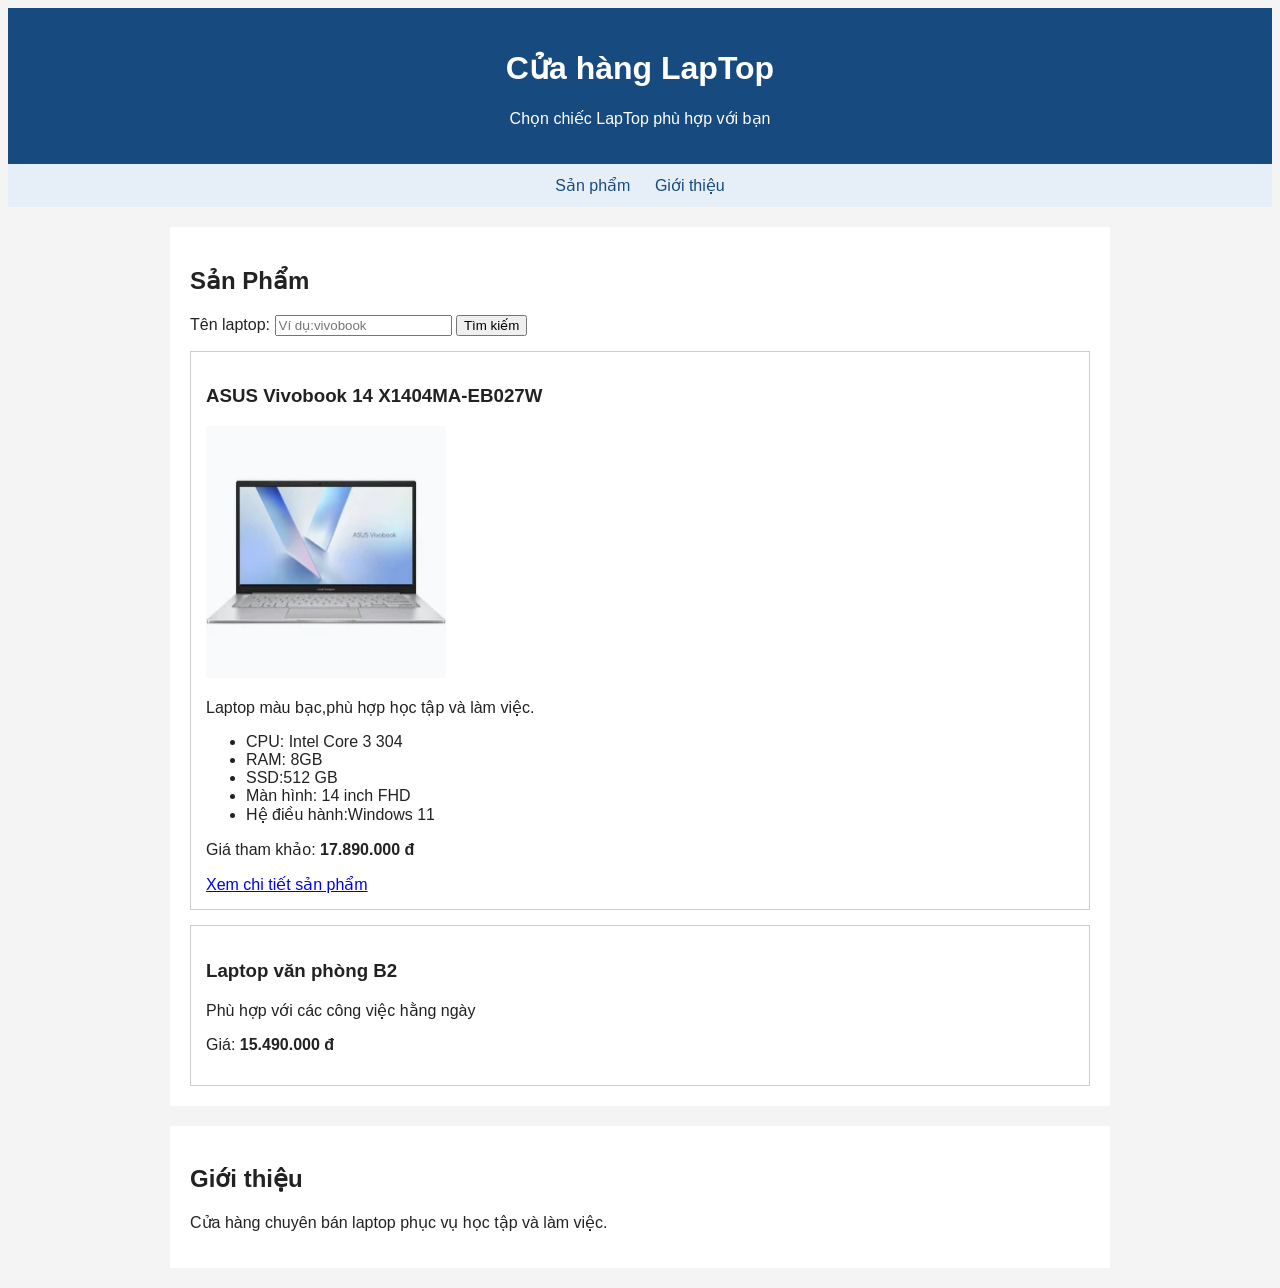
==== index.html @ a5d3e300 "Add laptop shop code and image assets" ====
<!DOCTYPE html>
<html lang="vi">
<head>
    <meta charset="UTF-8">
    <meta name="viewport" content="width=device-width, initial-scale=1.0">
    <title>LapTop Shop</title>
    <link rel="stylesheet" href="style.css">
</head>
<body>
    <header><!--Phần đầu trang-->
        <h1>Cửa hàng LapTop</h1>
        <p>Chọn chiếc LapTop phù hợp với bạn</p>
    </header>
    <nav>
        <a href="#san-pham"> Sản phẩm</a>
        <a href="#gioi-thieu">Giới thiệu</a>
    </nav>
    <main>
        <section id="san-pham">
            <h2>Sản Phẩm</h2>
            <form id="tim-kiem">
                <label for="ten-laptop">Tên laptop:</label>
                <input type="search"
                       id="ten-laptop"
                       placeholder="Ví dụ:vivobook">
                <button type="submit">Tìm kiếm</button>
            </form>
            <article>
                <h3> ASUS Vivobook 14 X1404MA-EB027W</h3>
                <img src="images/vivobook14.jpn.webp"
                     alt="Ảnh minh họa ASUS Vivobook 14 màu bạc"
                     width="240">
                <p>Laptop màu bạc,phù hợp học tập và làm việc.</p>
                <ul>
                    <li>CPU: Intel Core 3 304</li>
                    <li>RAM: 8GB</li>
                    <li>SSD:512 GB</li>
                    <li>Màn hình: 14 inch FHD</li>
                    <li>Hệ điều hành:Windows 11</li>
                </ul>
                <p>Giá tham khảo: <strong>17.890.000 đ</strong></p>
                <a href="chi-tiet.html">Xem chi tiết sản phẩm</a>
            </article>
            <article>
                <h3>Laptop văn phòng B2</h3>
                <p>Phù hợp với các công việc hằng ngày</p>
                <p>Giá: <strong>15.490.000 đ</strong></p>
            </article>
        </section>
        <section id="gioi-thieu">
            <h2>Giới thiệu</h2>
            <p>Cửa hàng chuyên bán laptop phục vụ học tập và làm việc.</p>
        </section>
    </main>
    <script src="script.js"></script>
</body>
</html>
---- style.css ----
body{
    font-family: Arial,sans-serif;
    background-color:#f4f4f4;
    color:#222222;
}
header{
    background-color: #174a7e;
    color:white;
    padding:20px;
    text-align:center;
}
nav{
    background-color:#e6eef7;
    padding:12px;
    text-align:center;
}
nav a{
    color:#174a7e;
    text-decoration:none;
    margin:0 10px;
}
section{
    background-color:white;
    padding:20px;
    margin:20px auto;
    max-width:900px;
}
article{
    border: 1px solid #cccccc;
    padding:15px;
    margin-top:15px;
}
/*CSS Phần Chi tiết sản phẩm*/
table{
    width:100%;
    border-collapse:collapse;
}
th,td{
    border:1px solid #dddddd;
    padding: 10px;
    text-align:left;
}
th{
    width:30%;
    background-color: #f1f1f1;
}
/*CSS Phần Chi tiết sản phẩm*/
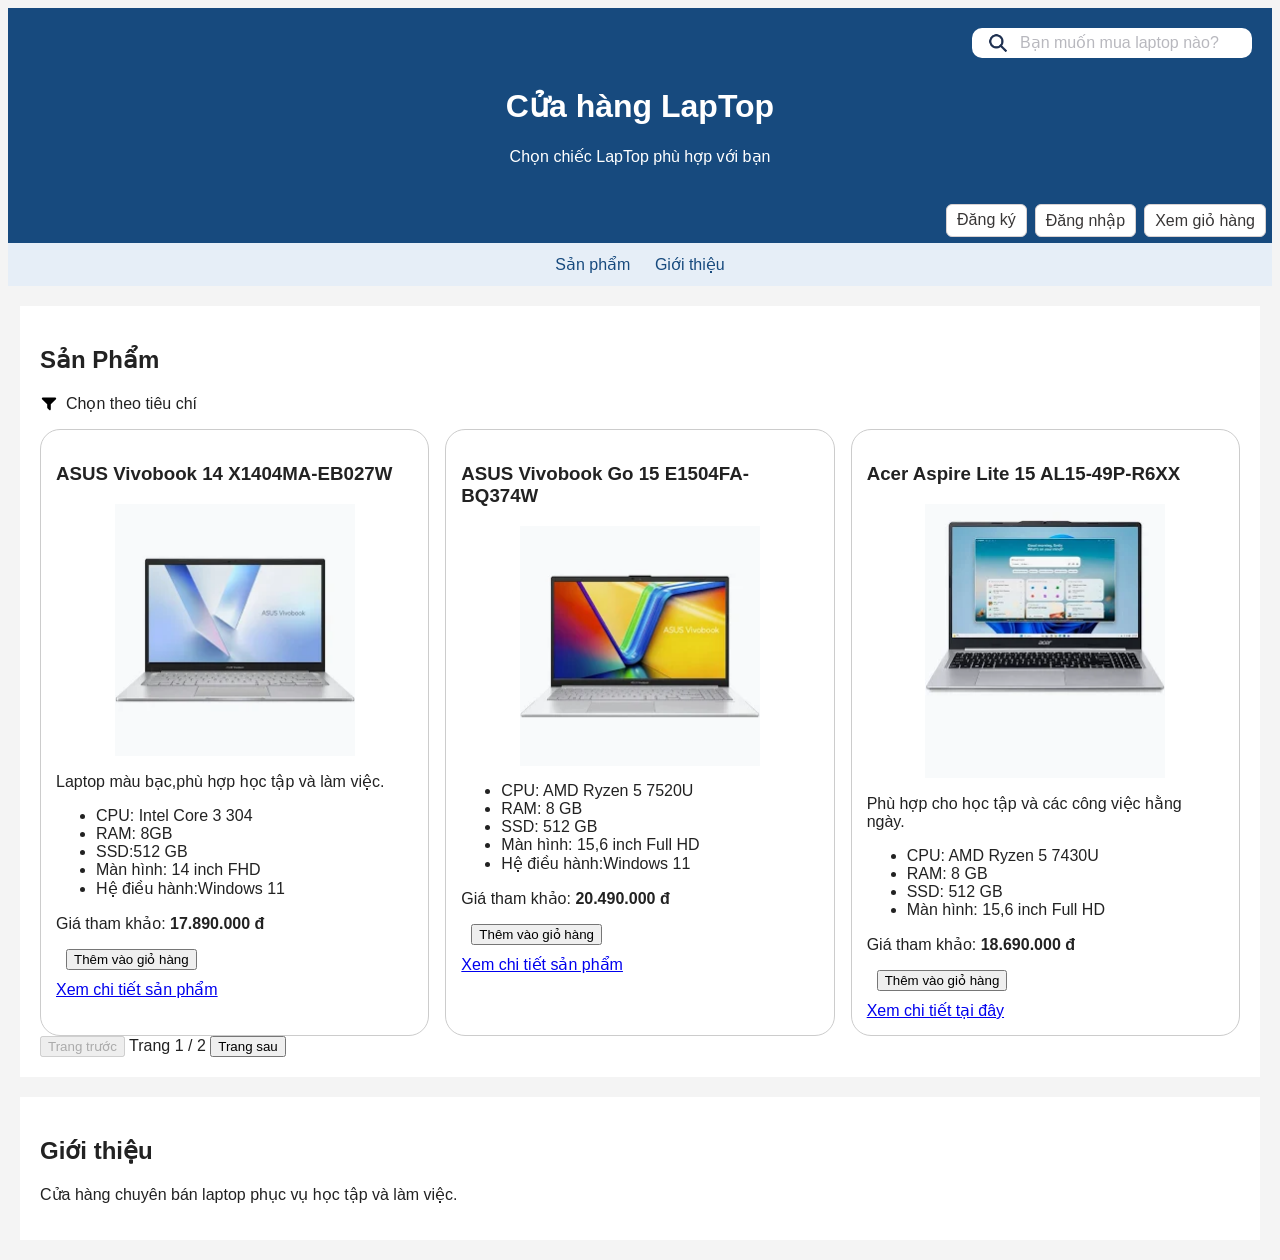
==== commit 0b692274: "Add laptop catalog, filters, and detail pages" ====
--- a/index.html
+++ b/index.html
@@ -1,5 +1,6 @@
 <!DOCTYPE html>
 <html lang="vi">
+
 <head>
     <meta charset="UTF-8">
     <meta name="viewport" content="width=device-width, initial-scale=1.0">
@@ -8,8 +9,24 @@
 </head>
 <body>
     <header><!--Phần đầu trang-->
-        <h1>Cửa hàng LapTop</h1>
-        <p>Chọn chiếc LapTop phù hợp với bạn</p>
+        <div class="tim-kiem-dau-trang">
+            <div id="tk2" class="o-tim-kiem">
+                <button type="submit" form="tim-kiem" aria-label="Tìm kiếm">
+                    <img src="images/magnifying-glass-solid.png" alt="">
+                </button>
+                <input type="search" id="ten-laptop" form="tim-kiem" aria-label="Tên laptop"
+                    placeholder="Bạn muốn mua laptop nào?">
+            </div>
+        </div>
+        <div>
+            <h1>Cửa hàng LapTop</h1>
+            <p>Chọn chiếc LapTop phù hợp với bạn</p>
+        </div>
+        <div class="lien-ket-header">
+            <a href="dang-ky.html">Đăng ký</a>
+            <a href="dang-nhap.html">Đăng nhập</a>
+            <a href="gio-hang.html">Xem giỏ hàng</a>
+        </div>
     </header>
     <nav>
         <a href="#san-pham"> Sản phẩm</a>
@@ -19,33 +36,136 @@
         <section id="san-pham">
             <h2>Sản Phẩm</h2>
             <form id="tim-kiem">
-                <label for="ten-laptop">Tên laptop:</label>
-                <input type="search"
-                       id="ten-laptop"
-                       placeholder="Ví dụ:vivobook">
-                <button type="submit">Tìm kiếm</button>
+                <details>
+                    <summary>
+                        <img src="images/filter-solid-full.svg" alt="">
+                        Chọn theo tiêu chí
+                    </summary>
+                    <label for="loai-laptop">Loại laptop:</label>
+                    <select id="loai-laptop">
+                        <option value="">Tất cả loại</option>
+                        <option value="hoc-tap">Học tập</option>
+                        <option value="van-phong">Văn phòng</option>
+                    </select>
+                    <label for="gia-tu">Giá từ đ:</label>
+                    <input type="number" id="gia-tu" placeholder="Ví dụ: 15000000" min="0">
+                    <label for="gia-den">Giá đến đ:</label>
+                    <input type="number" id="gia-den" placeholder="Ví dụ:20000000" min="0">
+                    <button class="timkiem1" type="submit">Tìm kiếm</button>
+                    <button class="timkiem1" type="button" id="xoa-bo-loc">Xoá bộ lọc</button>
+                </details>
             </form>
-            <article>
-                <h3> ASUS Vivobook 14 X1404MA-EB027W</h3>
-                <img src="images/vivobook14.jpn.webp"
-                     alt="Ảnh minh họa ASUS Vivobook 14 màu bạc"
-                     width="240">
-                <p>Laptop màu bạc,phù hợp học tập và làm việc.</p>
-                <ul>
-                    <li>CPU: Intel Core 3 304</li>
-                    <li>RAM: 8GB</li>
-                    <li>SSD:512 GB</li>
-                    <li>Màn hình: 14 inch FHD</li>
-                    <li>Hệ điều hành:Windows 11</li>
-                </ul>
-                <p>Giá tham khảo: <strong>17.890.000 đ</strong></p>
-                <a href="chi-tiet.html">Xem chi tiết sản phẩm</a>
-            </article>
-            <article>
-                <h3>Laptop văn phòng B2</h3>
-                <p>Phù hợp với các công việc hằng ngày</p>
-                <p>Giá: <strong>15.490.000 đ</strong></p>
-            </article>
+            <p id="khong-tim-thay" hidden>Không tìm thấy laptop phù hợp</p>
+            <div id="danh-sach-san-pham">
+                <article data-loai="hoc-tap" data-gia="17890000">
+                    <h3> ASUS Vivobook 14 X1404MA-EB027W</h3>
+                    <img src="images/vivobook14.jpn.webp" alt="Ảnh minh họa ASUS Vivobook 14 màu bạc" width="240">
+                    <p>Laptop màu bạc,phù hợp học tập và làm việc.</p>
+                    <ul>
+                        <li>CPU: Intel Core 3 304</li>
+                        <li>RAM: 8GB</li>
+                        <li>SSD:512 GB</li>
+                        <li>Màn hình: 14 inch FHD</li>
+                        <li>Hệ điều hành:Windows 11</li>
+                    </ul>
+                    <p>Giá tham khảo: <strong>17.890.000 đ</strong></p>
+                    <div style="margin:10px"><button type="button" class="them-vao-gio" data-ma="X1404MA-EB027W">
+                            Thêm vào giỏ hàng
+                        </button></div>
+                    <a href="chi-tiet.html">Xem chi tiết sản phẩm</a>
+                </article>
+                <article data-loai="van-phong" data-gia="20490000">
+                    <h3>ASUS Vivobook Go 15 E1504FA-BQ374W</h3>
+                    <img src="images/vivobook-go-15.webp" alt="Laptop ASUS Vivobook Go 15 E1504FA-BQ374W" width="240">
+                    <ul>
+                        <li>CPU: AMD Ryzen 5 7520U</li>
+                        <li>RAM: 8 GB</li>
+                        <li>SSD: 512 GB</li>
+                        <li>Màn hình: 15,6 inch Full HD</li>
+                        <li>Hệ điều hành:Windows 11</li>
+                    </ul>
+                    <p>Giá tham khảo: <strong>20.490.000 đ</strong></p>
+                    <div style="margin:10px"><button type="button" class="them-vao-gio" data-ma="E1504FA-BQ374W">
+                            Thêm vào giỏ hàng
+                        </button></div>
+                    <a href="chi-tiet-go-15.html">Xem chi tiết sản phẩm</a>
+                </article>
+                <article data-loai="hoc-tap" data-gia="18690000">
+                    <h3>Acer Aspire Lite 15 AL15-49P-R6XX</h3>
+                    <img src="images/acer-aspire-lite-15.webp" alt="Laptop Acer Aspire Lite 15" width="240">
+                    <p>Phù hợp cho học tập và các công việc hằng ngày.</p>
+                    <ul>
+                        <li>CPU: AMD Ryzen 5 7430U</li>
+                        <li>RAM: 8 GB</li>
+                        <li>SSD: 512 GB</li>
+                        <li>Màn hình: 15,6 inch Full HD</li>
+                    </ul>
+                    <p>Giá tham khảo: <strong>18.690.000 đ</strong></p>
+                    <div style="margin:10px">
+                        <button type="button" class="them-vao-gio" data-ma="NX.DRZSV.002"> Thêm vào giỏ hàng</button>
+                    </div>
+                    <a href="Acer-Aspire-Lite-15.html">Xem chi tiết tại đây</a>
+                </article>
+                <article data-loai="van-phong" data-gia="19190000">
+                    <h3>MSI Modern 15 F13MG (667VN_16GB)</h3>
+                    <img src="images/msi-modern-15.jpg" alt="Laptop MSI Modern 15 màu bạc" width="240">
+                    <p>Phù hợp cho công việc văn phòng và sử dụng hằng ngày.</p>
+                    <ul>
+                        <li>CPU: Intel Core i5-1334U</li>
+                        <li>RAM: 16 GB</li>
+                        <li>SSD: 512 GB</li>
+                        <li>Màn hình: 15,6 inch Full HD</li>
+                    </ul>
+                    <p>Giá tham khảo: <strong>19.190.000 đ</strong></p>
+                    <div style="margin:10px">
+                        <button type="button" class="them-vao-gio" data-ma="667VN_16GB">
+                            Thêm vào giỏ hàng
+                        </button>
+                    </div>
+                    <a href="MSI-Modern-15.html">Xem chi tiết tại đây</a>
+                </article>
+                <article data-loai="hoc-tap" data-gia="21990000">
+                    <h3>HP 15 fc0023AU (D0BH1PA)</h3>
+                    <img src="images/hp-15-fc0023au.jpg" alt="Laptop HP 15 fc0023AU" width="240">
+                    <p>Phù hợp cho học tập và các công việc hằng ngày.</p>
+                    <ul>
+                        <li>CPU: AMD Ryzen 5 7520U</li>
+                        <li>RAM: 16 GB</li>
+                        <li>SSD: 512 GB</li>
+                        <li>Màn hình: 15,6 inch Full HD</li>
+                    </ul>
+                    <p>Giá tham khảo: <strong>21.990.000 đ</strong></p>
+                    <div style="margin:10px">
+                        <button type="button" class="them-vao-gio" data-ma="D0BH1PA">
+                            Thêm vào giỏ hàng
+                        </button>
+                    </div>
+                    <a href="chi-tiet-hp.html">Xem chi tiết sản phẩm</a>
+                </article>
+                <article data-loai="van-phong" data-gia="23390000">
+                    <h3>Dell 15 DC15250 (71092479)</h3>
+                    <img src="images/dell-15-dc15250.jpg" alt="Laptop Dell 15 DC15250 màu bạc" width="240">
+                    <p>Phù hợp cho công việc văn phòng và sử dụng hằng ngày.</p>
+                    <ul>
+                        <li>CPU: Intel Core i5-1334U</li>
+                        <li>RAM: 16 GB</li>
+                        <li>SSD: 512 GB</li>
+                        <li>Màn hình: 15,6 inch Full HD</li>
+                    </ul>
+                    <p>Giá tham khảo: <strong>23.390.000 đ</strong></p>
+                    <div style="margin:10px">
+                        <button type="button" class="them-vao-gio" data-ma="71092479">
+                            Thêm vào giỏ hàng
+                        </button>
+                    </div>
+                    <a href="chi-tiet-dell.html">Xem chi tiết sản phẩm</a>
+                </article>
+            </div>
+            <div id="phan-trang">
+                <button type="button" id="trang-truoc">Trang trước</button>
+                <span id="so-trang">Trang 1</span>
+                <button type="button" id="trang-sau">Trang sau</button>
+            </div>
         </section>
         <section id="gioi-thieu">
             <h2>Giới thiệu</h2>
@@ -54,4 +174,5 @@
     </main>
     <script src="script.js"></script>
 </body>
+
 </html>
--- a/style.css
+++ b/style.css
@@ -1,48 +1,237 @@
-body{
-    font-family: Arial,sans-serif;
-    background-color:#f4f4f4;
-    color:#222222;
-}
-header{
+body {
+    font-family: Arial, sans-serif;
+    background-color: #f4f4f4;
+    color: #222222;
+}
+
+header {
+    display: flex;
+    flex-direction: column;
+    align-items: stretch;
+    gap: 8px;
     background-color: #174a7e;
-    color:white;
-    padding:20px;
-    text-align:center;
-}
-nav{
-    background-color:#e6eef7;
-    padding:12px;
-    text-align:center;
-}
-nav a{
-    color:#174a7e;
-    text-decoration:none;
-    margin:0 10px;
-}
-section{
-    background-color:white;
-    padding:20px;
-    margin:20px auto;
-    max-width:900px;
-}
-article{
+    color: white;
+    padding: 20px;
+    text-align: center;
+}
+
+.tim-kiem-dau-trang {
+    display: flex;
+    align-items: flex-end;
+    flex-wrap: wrap;
+    gap: 4px;
+    justify-content: flex-end;
+}
+
+.tim-kiem-dau-trang input,
+.tim-kiem-dau-trang select {
+    box-sizing: border-box;
+    padding: 4px 6px;
+}
+
+.tim-kiem-dau-trang input {
+    width: 150px;
+}
+
+.tim-kiem-dau-trang select {
+    width: 120px;
+}
+
+.tim-kiem-dau-trang button {
+    padding: 4px 8px;
+}
+
+nav {
+    background-color: #e6eef7;
+    padding: 12px;
+    text-align: center;
+}
+
+nav a {
+    color: #174a7e;
+    text-decoration: none;
+    margin: 0 10px;
+}
+
+section {
+    background-color: white;
+    padding: 20px;
+    margin: 20px auto;
+    max-width: 1200px;
+}
+
+article {
     border: 1px solid #cccccc;
-    padding:15px;
-    margin-top:15px;
-}
+    padding: 15px;
+    margin-top: 15px;
+    border-radius: 20px;
+}
+
+img {
+    max-width: 100%;
+    height: auto;
+}
+
+#tim-kiem {
+    margin-bottom: 16px;
+}
+
+#tim-kiem label {
+    display: block;
+    margin-top: 10px;
+    margin-bottom: 4px;
+}
+
+#tim-kiem input,
+#tim-kiem select {
+    display: block;
+    width: 100%;
+    max-width: 320px;
+    box-sizing: border-box;
+    padding: 8px;
+}
+
+#tim-kiem button {
+    margin-top: 12px;
+}
+
+#danh-sach-san-pham {
+    display: flex;
+    flex-wrap: wrap;
+    gap: 16px;
+}
+
+#danh-sach-san-pham article {
+    box-sizing: border-box;
+    width: 280px;
+    flex-grow: 1;
+    min-width: 0;
+    margin-top: 0; 
+    transition: background-color 0.2s, box-shadow 0.2s;
+}
+
+#danh-sach-san-pham article:hover {
+    background-color: #89bff4;
+    box-shadow:  4px 4px 6px #104e8b;
+}
+
+#danh-sach-san-pham article img {
+    display: block;
+    margin-left: auto;
+    margin-right: auto;
+}
+
 /*CSS Phần Chi tiết sản phẩm*/
-table{
-    width:100%;
-    border-collapse:collapse;
-}
-th,td{
-    border:1px solid #dddddd;
+table {
+    width: 100%;
+    border-collapse: collapse;
+}
+
+th,
+td {
+    border: 1px solid #dddddd;
     padding: 10px;
-    text-align:left;
-}
-th{
-    width:30%;
+    text-align: left;
+}
+
+th {
+    width: 30%;
     background-color: #f1f1f1;
 }
+
+.bang-cuon {
+    overflow-x: auto;
+}
+
+.bang-cuon table {
+    min-width: 600px;
+}
+
 /*CSS Phần Chi tiết sản phẩm*/
-
+.o-tim-kiem {
+    display: flex;
+    align-items: center;
+    width: 280px;
+    max-width: 100%;
+    height: 30px;
+    padding: 0 12px;
+    background-color: white;
+    border-radius: 10px;
+    box-sizing: border-box;
+}
+
+/* Nút kính lúp nằm bên trong ô tìm kiếm */
+.o-tim-kiem button {
+    display: flex;
+    align-items: center;
+    justify-content: center;
+    flex-shrink: 0;
+    width: 28px;
+    height: 28px;
+    border: none;
+    background: none;
+    padding: 0;
+    margin-right: 8px;
+    cursor: pointer;
+}
+
+.o-tim-kiem button img {
+    display: block;
+    width: 22px;
+    height: 22px;
+}
+
+.o-tim-kiem input {
+    flex: 1;
+    min-width: 0;
+    width: auto;
+    border: none;
+    background: none;
+    padding: 0;
+    font-size: 16px;
+}
+
+.o-tim-kiem input::placeholder {
+    color: #b8b8be;
+}
+
+/* Biểu tượng của mục lọc theo tiêu chí */
+#tim-kiem summary {
+    display: flex;
+    align-items: center;
+    gap: 8px;
+    list-style: none;
+    cursor: pointer;
+}
+
+#tim-kiem summary::-webkit-details-marker {
+    display: none;
+}
+
+#tim-kiem summary img {
+    width: 18px;
+    height: 18px;
+}
+
+.timkiem1 {
+    border-radius: 5px;
+}
+
+.lien-ket-header {
+    display: flex;
+    justify-content: flex-end;
+    flex-wrap: wrap;
+    gap: 8px;
+    position: relative;
+    left: 14px;
+    top: 14px;
+}
+
+.lien-ket-header a {
+    color: rgb(56, 54, 54);
+    text-decoration: none;
+    border: 1px solid rgb(216, 209, 209);
+    border-radius: 6px;
+    padding: 6px 10px;
+    background-color: white;
+}
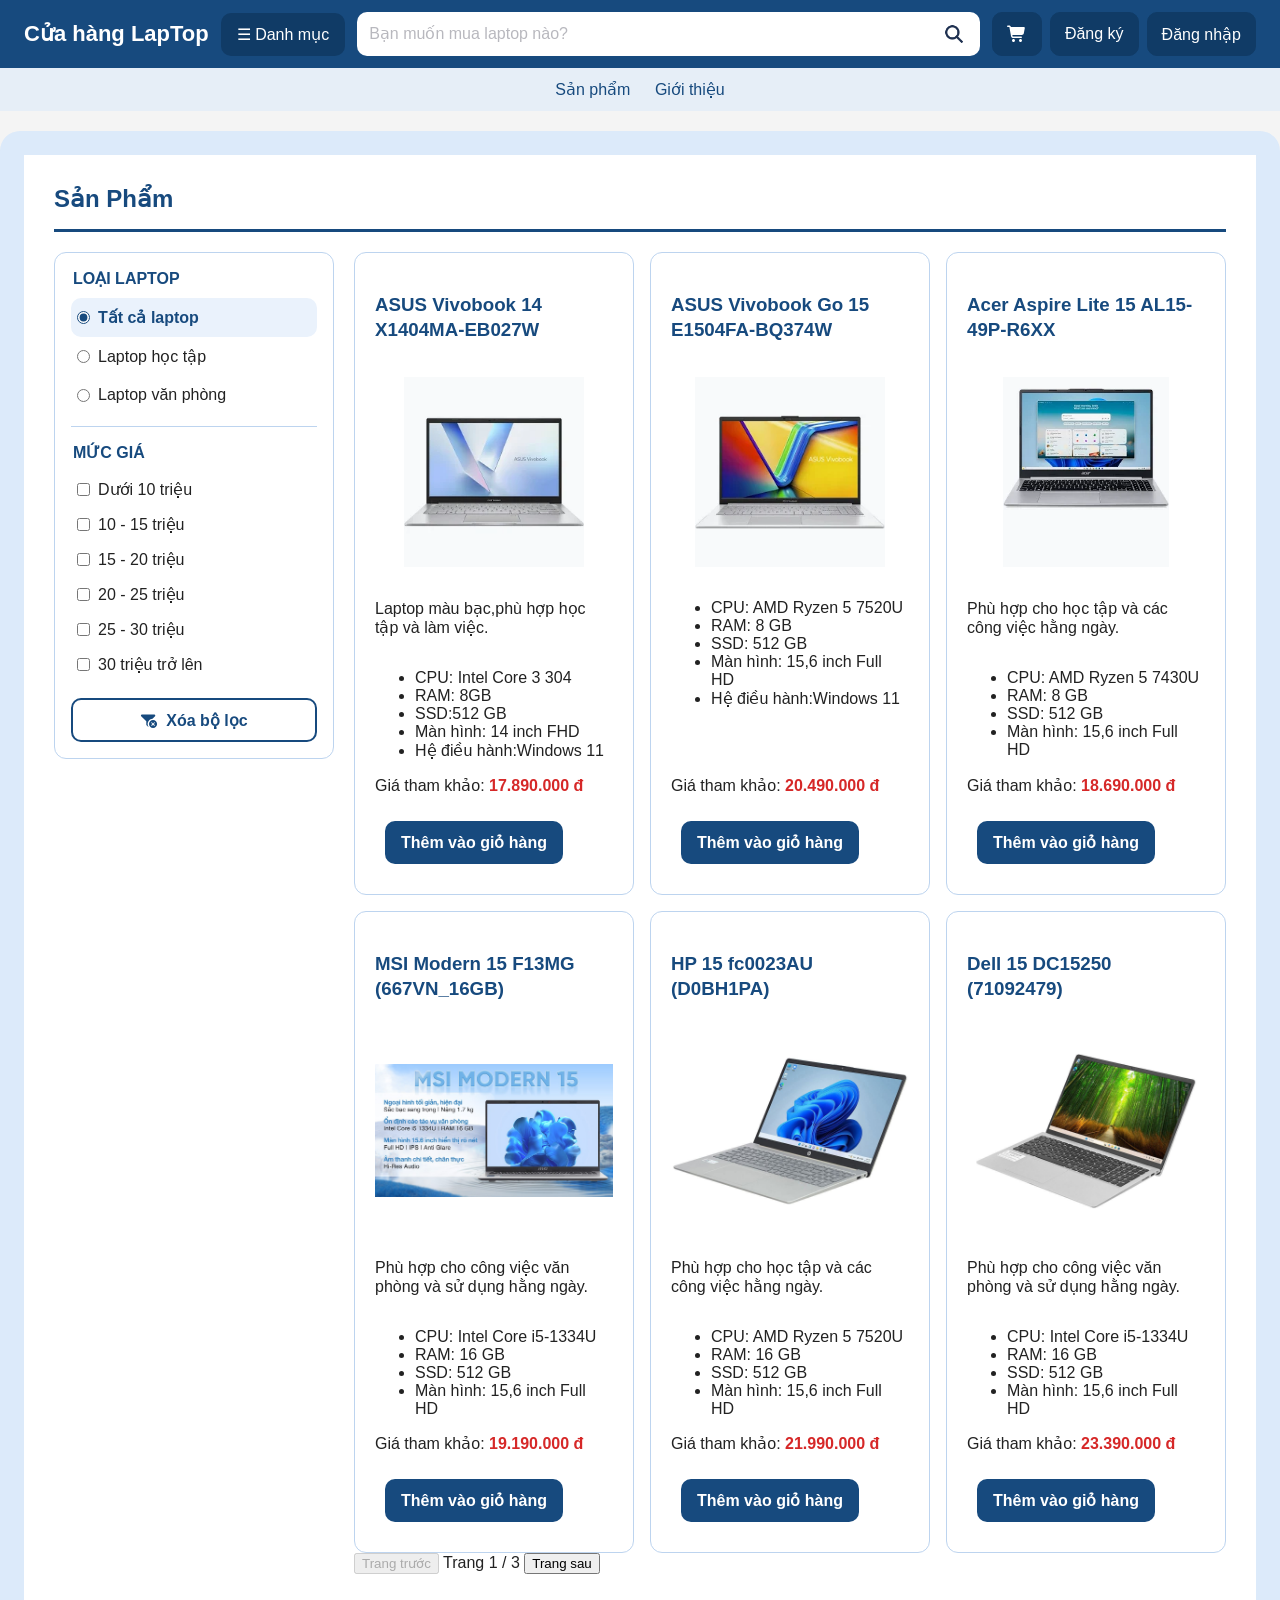
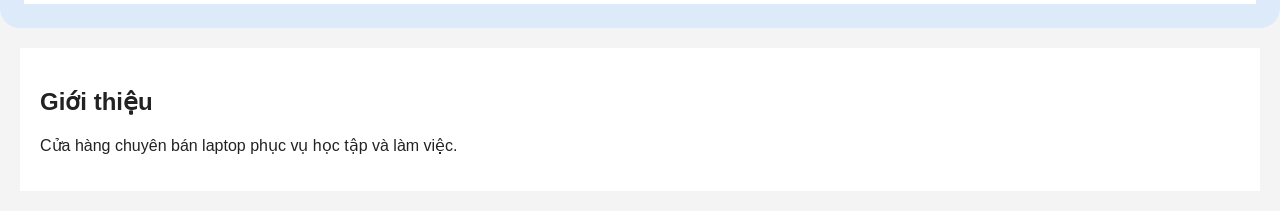
==== commit 2f7bb464: "Update laptop catalog, search, and product details" ====
--- a/index.html
+++ b/index.html
@@ -7,26 +7,33 @@
     <title>LapTop Shop</title>
     <link rel="stylesheet" href="style.css">
 </head>
+
 <body>
     <header><!--Phần đầu trang-->
+
+        <div class="tenCuaHang">
+            <h1>Cửa hàng LapTop</h1>
+        </div>
+        <a class="danh-muc" href="#tim-kiem">☰ Danh mục</a>
+
         <div class="tim-kiem-dau-trang">
             <div id="tk2" class="o-tim-kiem">
+                <input type="search" id="ten-laptop" form="tim-kiem" aria-label="Tên laptop"
+                    placeholder="Bạn muốn mua laptop nào?">
                 <button type="submit" form="tim-kiem" aria-label="Tìm kiếm">
                     <img src="images/magnifying-glass-solid.png" alt="">
                 </button>
-                <input type="search" id="ten-laptop" form="tim-kiem" aria-label="Tên laptop"
-                    placeholder="Bạn muốn mua laptop nào?">
             </div>
         </div>
-        <div>
-            <h1>Cửa hàng LapTop</h1>
-            <p>Chọn chiếc LapTop phù hợp với bạn</p>
+
+        <div class="lien-ket-header">
+            <a id="icon-gio-hang" href="gio-hang.html">
+                <img src="images/cart-shopping-solid-full.svg" alt="">
+            </a>
+            <a id="nut-dang-ky" href="#dang-ky">Đăng ký</a>
+            <a id="nut-dang-nhap" href="#dang-nhap">Đăng nhập</a>
         </div>
-        <div class="lien-ket-header">
-            <a href="dang-ky.html">Đăng ký</a>
-            <a href="dang-nhap.html">Đăng nhập</a>
-            <a href="gio-hang.html">Xem giỏ hàng</a>
-        </div>
+
     </header>
     <nav>
         <a href="#san-pham"> Sản phẩm</a>
@@ -36,143 +43,1835 @@
         <section id="san-pham">
             <h2>Sản Phẩm</h2>
             <form id="tim-kiem">
-                <details>
-                    <summary>
-                        <img src="images/filter-solid-full.svg" alt="">
-                        Chọn theo tiêu chí
-                    </summary>
-                    <label for="loai-laptop">Loại laptop:</label>
-                    <select id="loai-laptop">
-                        <option value="">Tất cả loại</option>
-                        <option value="hoc-tap">Học tập</option>
-                        <option value="van-phong">Văn phòng</option>
-                    </select>
-                    <label for="gia-tu">Giá từ đ:</label>
-                    <input type="number" id="gia-tu" placeholder="Ví dụ: 15000000" min="0">
-                    <label for="gia-den">Giá đến đ:</label>
-                    <input type="number" id="gia-den" placeholder="Ví dụ:20000000" min="0">
-                    <button class="timkiem1" type="submit">Tìm kiếm</button>
-                    <button class="timkiem1" type="button" id="xoa-bo-loc">Xoá bộ lọc</button>
-                </details>
+                <fieldset class="nhom-loai-laptop">
+                    <legend>LOẠI LAPTOP</legend>
+
+                    <label class="lua-chon-loai">
+                        <input type="radio" name="loai-laptop" value="" checked>
+                        <span>Tất cả laptop</span>
+                    </label>
+
+                    <label class="lua-chon-loai">
+                        <input type="radio" name="loai-laptop" value="hoc-tap">
+                        <span>Laptop học tập</span>
+                    </label>
+
+                    <label class="lua-chon-loai">
+                        <input type="radio" name="loai-laptop" value="van-phong">
+                        <span>Laptop văn phòng</span>
+                    </label>
+                </fieldset>
+                <fieldset class="nhom-muc-gia">
+                    <legend>MỨC GIÁ</legend>
+
+                    <label class="lua-chon-gia">
+                        <input type="checkbox" name="muc-gia" data-tu="0" data-den="10000000">
+                        <span>Dưới 10 triệu</span>
+                    </label>
+
+                    <label class="lua-chon-gia">
+                        <input type="checkbox" name="muc-gia" data-tu="10000000" data-den="15000000">
+                        <span>10 - 15 triệu</span>
+                    </label>
+
+                    <label class="lua-chon-gia">
+                        <input type="checkbox" name="muc-gia" data-tu="15000000" data-den="20000000">
+                        <span>15 - 20 triệu</span>
+                    </label>
+
+                    <label class="lua-chon-gia">
+                        <input type="checkbox" name="muc-gia" data-tu="20000000" data-den="25000000">
+                        <span>20 - 25 triệu</span>
+                    </label>
+
+                    <label class="lua-chon-gia">
+                        <input type="checkbox" name="muc-gia" data-tu="25000000" data-den="30000000">
+                        <span>25 - 30 triệu</span>
+                    </label>
+
+                    <label class="lua-chon-gia">
+                        <input type="checkbox" name="muc-gia" data-tu="30000000">
+                        <span>30 triệu trở lên</span>
+                    </label>
+                </fieldset>
+                <button class="timkiem1" type="button" id="xoa-bo-loc"> 
+                    <img src="images/filter-circle-xmark-solid-full.svg" alt="">
+                    <span>Xóa bộ lọc</span>
+                </button>
             </form>
-            <p id="khong-tim-thay" hidden>Không tìm thấy laptop phù hợp</p>
-            <div id="danh-sach-san-pham">
-                <article data-loai="hoc-tap" data-gia="17890000">
-                    <h3> ASUS Vivobook 14 X1404MA-EB027W</h3>
-                    <img src="images/vivobook14.jpn.webp" alt="Ảnh minh họa ASUS Vivobook 14 màu bạc" width="240">
-                    <p>Laptop màu bạc,phù hợp học tập và làm việc.</p>
-                    <ul>
-                        <li>CPU: Intel Core 3 304</li>
-                        <li>RAM: 8GB</li>
-                        <li>SSD:512 GB</li>
-                        <li>Màn hình: 14 inch FHD</li>
-                        <li>Hệ điều hành:Windows 11</li>
-                    </ul>
-                    <p>Giá tham khảo: <strong>17.890.000 đ</strong></p>
-                    <div style="margin:10px"><button type="button" class="them-vao-gio" data-ma="X1404MA-EB027W">
-                            Thêm vào giỏ hàng
-                        </button></div>
-                    <a href="chi-tiet.html">Xem chi tiết sản phẩm</a>
-                </article>
-                <article data-loai="van-phong" data-gia="20490000">
-                    <h3>ASUS Vivobook Go 15 E1504FA-BQ374W</h3>
-                    <img src="images/vivobook-go-15.webp" alt="Laptop ASUS Vivobook Go 15 E1504FA-BQ374W" width="240">
-                    <ul>
-                        <li>CPU: AMD Ryzen 5 7520U</li>
-                        <li>RAM: 8 GB</li>
-                        <li>SSD: 512 GB</li>
-                        <li>Màn hình: 15,6 inch Full HD</li>
-                        <li>Hệ điều hành:Windows 11</li>
-                    </ul>
-                    <p>Giá tham khảo: <strong>20.490.000 đ</strong></p>
-                    <div style="margin:10px"><button type="button" class="them-vao-gio" data-ma="E1504FA-BQ374W">
-                            Thêm vào giỏ hàng
-                        </button></div>
-                    <a href="chi-tiet-go-15.html">Xem chi tiết sản phẩm</a>
-                </article>
-                <article data-loai="hoc-tap" data-gia="18690000">
-                    <h3>Acer Aspire Lite 15 AL15-49P-R6XX</h3>
-                    <img src="images/acer-aspire-lite-15.webp" alt="Laptop Acer Aspire Lite 15" width="240">
-                    <p>Phù hợp cho học tập và các công việc hằng ngày.</p>
-                    <ul>
-                        <li>CPU: AMD Ryzen 5 7430U</li>
-                        <li>RAM: 8 GB</li>
-                        <li>SSD: 512 GB</li>
-                        <li>Màn hình: 15,6 inch Full HD</li>
-                    </ul>
-                    <p>Giá tham khảo: <strong>18.690.000 đ</strong></p>
-                    <div style="margin:10px">
-                        <button type="button" class="them-vao-gio" data-ma="NX.DRZSV.002"> Thêm vào giỏ hàng</button>
-                    </div>
-                    <a href="Acer-Aspire-Lite-15.html">Xem chi tiết tại đây</a>
-                </article>
-                <article data-loai="van-phong" data-gia="19190000">
-                    <h3>MSI Modern 15 F13MG (667VN_16GB)</h3>
-                    <img src="images/msi-modern-15.jpg" alt="Laptop MSI Modern 15 màu bạc" width="240">
-                    <p>Phù hợp cho công việc văn phòng và sử dụng hằng ngày.</p>
-                    <ul>
-                        <li>CPU: Intel Core i5-1334U</li>
-                        <li>RAM: 16 GB</li>
-                        <li>SSD: 512 GB</li>
-                        <li>Màn hình: 15,6 inch Full HD</li>
-                    </ul>
-                    <p>Giá tham khảo: <strong>19.190.000 đ</strong></p>
-                    <div style="margin:10px">
-                        <button type="button" class="them-vao-gio" data-ma="667VN_16GB">
-                            Thêm vào giỏ hàng
-                        </button>
-                    </div>
-                    <a href="MSI-Modern-15.html">Xem chi tiết tại đây</a>
-                </article>
-                <article data-loai="hoc-tap" data-gia="21990000">
-                    <h3>HP 15 fc0023AU (D0BH1PA)</h3>
-                    <img src="images/hp-15-fc0023au.jpg" alt="Laptop HP 15 fc0023AU" width="240">
-                    <p>Phù hợp cho học tập và các công việc hằng ngày.</p>
-                    <ul>
-                        <li>CPU: AMD Ryzen 5 7520U</li>
-                        <li>RAM: 16 GB</li>
-                        <li>SSD: 512 GB</li>
-                        <li>Màn hình: 15,6 inch Full HD</li>
-                    </ul>
-                    <p>Giá tham khảo: <strong>21.990.000 đ</strong></p>
-                    <div style="margin:10px">
-                        <button type="button" class="them-vao-gio" data-ma="D0BH1PA">
-                            Thêm vào giỏ hàng
-                        </button>
-                    </div>
-                    <a href="chi-tiet-hp.html">Xem chi tiết sản phẩm</a>
-                </article>
-                <article data-loai="van-phong" data-gia="23390000">
-                    <h3>Dell 15 DC15250 (71092479)</h3>
-                    <img src="images/dell-15-dc15250.jpg" alt="Laptop Dell 15 DC15250 màu bạc" width="240">
-                    <p>Phù hợp cho công việc văn phòng và sử dụng hằng ngày.</p>
-                    <ul>
-                        <li>CPU: Intel Core i5-1334U</li>
-                        <li>RAM: 16 GB</li>
-                        <li>SSD: 512 GB</li>
-                        <li>Màn hình: 15,6 inch Full HD</li>
-                    </ul>
-                    <p>Giá tham khảo: <strong>23.390.000 đ</strong></p>
-                    <div style="margin:10px">
-                        <button type="button" class="them-vao-gio" data-ma="71092479">
-                            Thêm vào giỏ hàng
-                        </button>
-                    </div>
-                    <a href="chi-tiet-dell.html">Xem chi tiết sản phẩm</a>
-                </article>
-            </div>
-            <div id="phan-trang">
-                <button type="button" id="trang-truoc">Trang trước</button>
-                <span id="so-trang">Trang 1</span>
-                <button type="button" id="trang-sau">Trang sau</button>
+            <div class="ket-qua">
+                <p id="khong-tim-thay" hidden>Không tìm thấy laptop phù hợp</p>
+                <div id="danh-sach-san-pham">
+                    <article data-loai="hoc-tap" data-gia="17890000">
+                        <h3> ASUS Vivobook 14 X1404MA-EB027W</h3>
+                        <img src="images/vivobook14.jpn.webp" alt="Ảnh minh họa ASUS Vivobook 14 màu bạc" width="240">
+                        <p>Laptop màu bạc,phù hợp học tập và làm việc.</p>
+                        <ul>
+                            <li>CPU: Intel Core 3 304</li>
+                            <li>RAM: 8GB</li>
+                            <li>SSD:512 GB</li>
+                            <li>Màn hình: 14 inch FHD</li>
+                            <li>Hệ điều hành:Windows 11</li>
+                        </ul>
+                        <p>Giá tham khảo: <strong>17.890.000 đ</strong></p>
+                        <div style="margin:10px"><button type="button" class="them-vao-gio" data-ma="X1404MA-EB027W">
+                                Thêm vào giỏ hàng
+                            </button></div>
+                        <a class="xem-chi-tiet" href="#chi-tiet-vivobook-14">
+                            Xem chi tiết sản phẩm
+                        </a>
+                    </article>
+                    <article data-loai="van-phong" data-gia="20490000">
+                        <h3>ASUS Vivobook Go 15 E1504FA-BQ374W</h3>
+                        <img src="images/vivobook-go-15.webp" alt="Laptop ASUS Vivobook Go 15 E1504FA-BQ374W"
+                            width="240">
+                        <ul>
+                            <li>CPU: AMD Ryzen 5 7520U</li>
+                            <li>RAM: 8 GB</li>
+                            <li>SSD: 512 GB</li>
+                            <li>Màn hình: 15,6 inch Full HD</li>
+                            <li>Hệ điều hành:Windows 11</li>
+                        </ul>
+                        <p>Giá tham khảo: <strong>20.490.000 đ</strong></p>
+                        <div style="margin:10px"><button type="button" class="them-vao-gio" data-ma="E1504FA-BQ374W">
+                                Thêm vào giỏ hàng
+                            </button></div>
+                        <a class="xem-chi-tiet" href="#chi-tiet-go-15">Xem chi tiết sản phẩm</a>
+                    </article>
+                    <article data-loai="hoc-tap" data-gia="18690000">
+                        <h3>Acer Aspire Lite 15 AL15-49P-R6XX</h3>
+                        <img src="images/acer-aspire-lite-15.webp" alt="Laptop Acer Aspire Lite 15" width="240">
+                        <p>Phù hợp cho học tập và các công việc hằng ngày.</p>
+                        <ul>
+                            <li>CPU: AMD Ryzen 5 7430U</li>
+                            <li>RAM: 8 GB</li>
+                            <li>SSD: 512 GB</li>
+                            <li>Màn hình: 15,6 inch Full HD</li>
+                        </ul>
+                        <p>Giá tham khảo: <strong>18.690.000 đ</strong></p>
+                        <div style="margin:10px">
+                            <button type="button" class="them-vao-gio" data-ma="NX.DRZSV.002"> Thêm vào giỏ
+                                hàng</button>
+                        </div>
+                        <a class="xem-chi-tiet" href="#chi-tiet-acer">Xem chi tiết tại đây</a>
+                    </article>
+                    <article data-loai="van-phong" data-gia="19190000">
+                        <h3>MSI Modern 15 F13MG (667VN_16GB)</h3>
+                        <img src="images/msi-modern-15.jpg" alt="Laptop MSI Modern 15 màu bạc" width="240">
+                        <p>Phù hợp cho công việc văn phòng và sử dụng hằng ngày.</p>
+                        <ul>
+                            <li>CPU: Intel Core i5-1334U</li>
+                            <li>RAM: 16 GB</li>
+                            <li>SSD: 512 GB</li>
+                            <li>Màn hình: 15,6 inch Full HD</li>
+                        </ul>
+                        <p>Giá tham khảo: <strong>19.190.000 đ</strong></p>
+                        <div style="margin:10px">
+                            <button type="button" class="them-vao-gio" data-ma="667VN_16GB">
+                                Thêm vào giỏ hàng
+                            </button>
+                        </div>
+                        <a class="xem-chi-tiet" href="#chi-tiet-msi">Xem chi tiết tại đây</a>
+                    </article>
+                    <article data-loai="hoc-tap" data-gia="21990000">
+                        <h3>HP 15 fc0023AU (D0BH1PA)</h3>
+                        <img src="images/hp-15-fc0023au.jpg" alt="Laptop HP 15 fc0023AU" width="240">
+                        <p>Phù hợp cho học tập và các công việc hằng ngày.</p>
+                        <ul>
+                            <li>CPU: AMD Ryzen 5 7520U</li>
+                            <li>RAM: 16 GB</li>
+                            <li>SSD: 512 GB</li>
+                            <li>Màn hình: 15,6 inch Full HD</li>
+                        </ul>
+                        <p>Giá tham khảo: <strong>21.990.000 đ</strong></p>
+                        <div style="margin:10px">
+                            <button type="button" class="them-vao-gio" data-ma="D0BH1PA">
+                                Thêm vào giỏ hàng
+                            </button>
+                        </div>
+                        <a class="xem-chi-tiet" href="#chi-tiet-hp">Xem chi tiết sản phẩm</a>
+                    </article>
+                    <article data-loai="van-phong" data-gia="23390000">
+                        <h3>Dell 15 DC15250 (71092479)</h3>
+                        <img src="images/dell-15-dc15250.jpg" alt="Laptop Dell 15 DC15250 màu bạc" width="240">
+                        <p>Phù hợp cho công việc văn phòng và sử dụng hằng ngày.</p>
+                        <ul>
+                            <li>CPU: Intel Core i5-1334U</li>
+                            <li>RAM: 16 GB</li>
+                            <li>SSD: 512 GB</li>
+                            <li>Màn hình: 15,6 inch Full HD</li>
+                        </ul>
+                        <p>Giá tham khảo: <strong>23.390.000 đ</strong></p>
+                        <div style="margin:10px">
+                            <button type="button" class="them-vao-gio" data-ma="71092479">
+                                Thêm vào giỏ hàng
+                            </button>
+                        </div>
+                        <a class="xem-chi-tiet" href="#chi-tiet-dell">Xem chi tiết sản phẩm</a>
+                    </article>
+                    <article data-loai="hoc-tap" data-gia="25990000">
+                        <h3>ASUS Zenbook 14 OLED UX3405</h3>
+                        <img src="images/asus-zenbook-14-oled-ux3405.jpg" alt="Laptop ASUS Zenbook 14 OLED UX3405" width="240">
+                        <p>Máy mỏng nhẹ với màn hình OLED, thuận tiện mang đi học và làm việc.</p>
+                        <ul>
+                            <li>CPU: Intel Core Ultra 7 155H</li>
+                            <li>RAM: 16 GB LPDDR5X</li>
+                            <li>SSD: 1 TB M.2 NVMe PCIe 4.0 SSD</li>
+                            <li>Màn hình: 14 inch OLED 3K</li>
+                            <li>Hệ điều hành: Windows 11 Home</li>
+                        </ul>
+                        <p>Giá tham khảo: <strong>25.990.000 đ</strong></p>
+                        <div style="margin:10px">
+                            <button type="button" class="them-vao-gio" data-ma="ZENBOOK-14-OLED-UX3405">Thêm vào giỏ hàng</button>
+                        </div>
+                        <a class="xem-chi-tiet" href="#chi-tiet-zenbook-14-oled-ux3405">Xem chi tiết sản phẩm</a>
+                    </article>
+                    <article data-loai="van-phong" data-gia="16990000">
+                        <h3>ASUS ExpertBook B1 B1502</h3>
+                        <img src="images/asus-expertbook-b1-b1502.jpg" alt="Laptop ASUS ExpertBook B1 B1502" width="240">
+                        <p>Dòng máy phục vụ công việc văn phòng với màn hình lớn và nhiều cổng kết nối.</p>
+                        <ul>
+                            <li>CPU: Intel Core i5-1335U</li>
+                            <li>RAM: 16 GB DDR4</li>
+                            <li>SSD: 512 GB M.2 NVMe PCIe 4.0 SSD</li>
+                            <li>Màn hình: 15,6 inch Full HD</li>
+                            <li>Hệ điều hành: Windows 11 Pro</li>
+                        </ul>
+                        <p>Giá tham khảo: <strong>16.990.000 đ</strong></p>
+                        <div style="margin:10px">
+                            <button type="button" class="them-vao-gio" data-ma="EXPERTBOOK-B1-B1502">Thêm vào giỏ hàng</button>
+                        </div>
+                        <a class="xem-chi-tiet" href="#chi-tiet-expertbook-b1-b1502">Xem chi tiết sản phẩm</a>
+                    </article>
+                    <article data-loai="hoc-tap" data-gia="15490000">
+                        <h3>ASUS Vivobook 15 X1504</h3>
+                        <img src="images/asus-vivobook-15-x1504.jpg" alt="Laptop ASUS Vivobook 15 X1504" width="240">
+                        <p>Laptop 15,6 inch cho học tập, soạn tài liệu và giải trí hằng ngày.</p>
+                        <ul>
+                            <li>CPU: Intel Core i5-1334U</li>
+                            <li>RAM: 8 GB DDR5</li>
+                            <li>SSD: 512 GB M.2 NVMe SSD</li>
+                            <li>Màn hình: 15,6 inch Full HD</li>
+                            <li>Hệ điều hành: Windows 11 Home</li>
+                        </ul>
+                        <p>Giá tham khảo: <strong>15.490.000 đ</strong></p>
+                        <div style="margin:10px">
+                            <button type="button" class="them-vao-gio" data-ma="VIVOBOOK-15-X1504">Thêm vào giỏ hàng</button>
+                        </div>
+                        <a class="xem-chi-tiet" href="#chi-tiet-vivobook-15-x1504">Xem chi tiết sản phẩm</a>
+                    </article>
+                    <article data-loai="van-phong" data-gia="32990000">
+                        <h3>ASUS Zenbook S 14 UX5406</h3>
+                        <img src="images/asus-zenbook-s-14-ux5406.jpg" alt="Laptop ASUS Zenbook S 14 UX5406" width="240">
+                        <p>Thiết kế gọn nhẹ, màn hình OLED phù hợp người thường xuyên di chuyển.</p>
+                        <ul>
+                            <li>CPU: Intel Core Ultra 7 256V</li>
+                            <li>RAM: 16 GB LPDDR5X</li>
+                            <li>SSD: 1 TB M.2 NVMe PCIe 4.0 SSD</li>
+                            <li>Màn hình: 14 inch OLED</li>
+                            <li>Hệ điều hành: Windows 11 Home</li>
+                        </ul>
+                        <p>Giá tham khảo: <strong>32.990.000 đ</strong></p>
+                        <div style="margin:10px">
+                            <button type="button" class="them-vao-gio" data-ma="ZENBOOK-S-14-UX5406">Thêm vào giỏ hàng</button>
+                        </div>
+                        <a class="xem-chi-tiet" href="#chi-tiet-zenbook-s-14-ux5406">Xem chi tiết sản phẩm</a>
+                    </article>
+                    <article data-loai="hoc-tap" data-gia="18490000">
+                        <h3>ASUS Vivobook 16 X1605</h3>
+                        <img src="images/asus-vivobook-16-x1605.png" alt="Laptop ASUS Vivobook 16 X1605" width="240">
+                        <p>Màn hình 16 inch rộng rãi để học trực tuyến và làm bài tập.</p>
+                        <ul>
+                            <li>CPU: Intel Core i5-1335U</li>
+                            <li>RAM: 16 GB DDR4</li>
+                            <li>SSD: 512 GB M.2 NVMe SSD</li>
+                            <li>Màn hình: 16 inch WUXGA</li>
+                            <li>Hệ điều hành: Windows 11 Home</li>
+                        </ul>
+                        <p>Giá tham khảo: <strong>18.490.000 đ</strong></p>
+                        <div style="margin:10px">
+                            <button type="button" class="them-vao-gio" data-ma="VIVOBOOK-16-X1605">Thêm vào giỏ hàng</button>
+                        </div>
+                        <a class="xem-chi-tiet" href="#chi-tiet-vivobook-16-x1605">Xem chi tiết sản phẩm</a>
+                    </article>
+                    <article data-loai="van-phong" data-gia="19990000">
+                        <h3>ASUS ExpertBook P1 P1503</h3>
+                        <img src="images/asus-expertbook-p1-p1503.jpg" alt="Laptop ASUS ExpertBook P1 P1503" width="240">
+                        <p>Máy dành cho công việc văn phòng, họp trực tuyến và xử lý nhiều tác vụ.</p>
+                        <ul>
+                            <li>CPU: Intel Core i5-13420H</li>
+                            <li>RAM: 16 GB DDR5 SO-DIMM</li>
+                            <li>SSD: 512 GB M.2 NVMe PCIe 4.0 SSD</li>
+                            <li>Màn hình: 15,6 inch Full HD</li>
+                            <li>Hệ điều hành: Windows 11 Pro</li>
+                        </ul>
+                        <p>Giá tham khảo: <strong>19.990.000 đ</strong></p>
+                        <div style="margin:10px">
+                            <button type="button" class="them-vao-gio" data-ma="EXPERTBOOK-P1-P1503">Thêm vào giỏ hàng</button>
+                        </div>
+                        <a class="xem-chi-tiet" href="#chi-tiet-expertbook-p1-p1503">Xem chi tiết sản phẩm</a>
+                    </article>
+                    <article data-loai="hoc-tap" data-gia="27990000">
+                        <h3>ASUS Vivobook S 16 OLED M5606</h3>
+                        <img src="images/asus-vivobook-s-16-m5606.jpg" alt="Laptop ASUS Vivobook S 16 OLED M5606" width="240">
+                        <p>Màn hình OLED 16 inch và hiệu năng cao cho học tập, thiết kế cơ bản.</p>
+                        <ul>
+                            <li>CPU: AMD Ryzen 9 8945HS</li>
+                            <li>RAM: 16 GB LPDDR5X</li>
+                            <li>SSD: 1 TB M.2 NVMe PCIe 4.0 SSD</li>
+                            <li>Màn hình: 16 inch OLED 3.2K</li>
+                            <li>Hệ điều hành: Windows 11 Home</li>
+                        </ul>
+                        <p>Giá tham khảo: <strong>27.990.000 đ</strong></p>
+                        <div style="margin:10px">
+                            <button type="button" class="them-vao-gio" data-ma="VIVOBOOK-S-16-M5606">Thêm vào giỏ hàng</button>
+                        </div>
+                        <a class="xem-chi-tiet" href="#chi-tiet-vivobook-s-16-m5606">Xem chi tiết sản phẩm</a>
+                    </article>
+                    <article data-loai="van-phong" data-gia="29990000">
+                        <h3>ASUS ExpertBook B5 B5404</h3>
+                        <img src="images/asus-expertbook-b5-b5404.jpg" alt="Laptop ASUS ExpertBook B5 B5404" width="240">
+                        <p>Laptop doanh nghiệp 14 inch với thiết kế dễ mang theo và nhiều kết nối.</p>
+                        <ul>
+                            <li>CPU: Intel Core Ultra 7 155H</li>
+                            <li>RAM: 16 GB DDR5</li>
+                            <li>SSD: 512 GB M.2 NVMe PCIe 4.0 SSD</li>
+                            <li>Màn hình: 14 inch WQXGA</li>
+                            <li>Hệ điều hành: Windows 11 Pro</li>
+                        </ul>
+                        <p>Giá tham khảo: <strong>29.990.000 đ</strong></p>
+                        <div style="margin:10px">
+                            <button type="button" class="them-vao-gio" data-ma="EXPERTBOOK-B5-B5404">Thêm vào giỏ hàng</button>
+                        </div>
+                        <a class="xem-chi-tiet" href="#chi-tiet-expertbook-b5-b5404">Xem chi tiết sản phẩm</a>
+                    </article>
+                    <article data-loai="hoc-tap" data-gia="27490000">
+                        <h3>ASUS Zenbook 14 Flip OLED UP3404</h3>
+                        <img src="images/asus-zenbook-flip-14-up3404.jpg" alt="Laptop ASUS Zenbook 14 Flip OLED UP3404" width="240">
+                        <p>Bản lề gập 360 độ và màn hình cảm ứng tiện ghi chú, thuyết trình.</p>
+                        <ul>
+                            <li>CPU: Intel Core i7-1360P</li>
+                            <li>RAM: 16 GB LPDDR5</li>
+                            <li>SSD: 1 TB M.2 NVMe PCIe 4.0 SSD</li>
+                            <li>Màn hình: 14 inch OLED cảm ứng</li>
+                            <li>Hệ điều hành: Windows 11 Pro</li>
+                        </ul>
+                        <p>Giá tham khảo: <strong>27.490.000 đ</strong></p>
+                        <div style="margin:10px">
+                            <button type="button" class="them-vao-gio" data-ma="ZENBOOK-FLIP-14-UP3404">Thêm vào giỏ hàng</button>
+                        </div>
+                        <a class="xem-chi-tiet" href="#chi-tiet-zenbook-flip-14-up3404">Xem chi tiết sản phẩm</a>
+                    </article>
+                    <article data-loai="van-phong" data-gia="26490000">
+                        <h3>ASUS Zenbook 15 OLED UM3504</h3>
+                        <img src="images/asus-zenbook-15-oled-um3504.jpg" alt="Laptop ASUS Zenbook 15 OLED UM3504" width="240">
+                        <p>Không gian hiển thị lớn, phù hợp làm tài liệu và làm việc di động.</p>
+                        <ul>
+                            <li>CPU: AMD Ryzen 7 7735U</li>
+                            <li>RAM: 16 GB LPDDR5</li>
+                            <li>SSD: 512 GB M.2 NVMe PCIe 4.0 SSD</li>
+                            <li>Màn hình: 15,6 inch OLED 2.8K</li>
+                            <li>Hệ điều hành: Windows 11 Home</li>
+                        </ul>
+                        <p>Giá tham khảo: <strong>26.490.000 đ</strong></p>
+                        <div style="margin:10px">
+                            <button type="button" class="them-vao-gio" data-ma="ZENBOOK-15-OLED-UM3504">Thêm vào giỏ hàng</button>
+                        </div>
+                        <a class="xem-chi-tiet" href="#chi-tiet-zenbook-15-oled-um3504">Xem chi tiết sản phẩm</a>
+                    </article>
+                    <article data-loai="hoc-tap" data-gia="31990000">
+                        <h3>ASUS Vivobook Pro 15 OLED N6506</h3>
+                        <img src="images/asus-vivobook-pro-15-n6506.jpg" alt="Laptop ASUS Vivobook Pro 15 OLED N6506" width="240">
+                        <p>Màn hình OLED và cấu hình mạnh cho học thiết kế, dựng nội dung.</p>
+                        <ul>
+                            <li>CPU: Intel Core Ultra 7 155H</li>
+                            <li>RAM: 16 GB DDR5</li>
+                            <li>SSD: 1 TB M.2 NVMe PCIe 4.0 SSD</li>
+                            <li>Màn hình: 15,6 inch OLED 3K</li>
+                            <li>Hệ điều hành: Windows 11 Home</li>
+                        </ul>
+                        <p>Giá tham khảo: <strong>31.990.000 đ</strong></p>
+                        <div style="margin:10px">
+                            <button type="button" class="them-vao-gio" data-ma="VIVOBOOK-PRO-15-N6506">Thêm vào giỏ hàng</button>
+                        </div>
+                        <a class="xem-chi-tiet" href="#chi-tiet-vivobook-pro-15-n6506">Xem chi tiết sản phẩm</a>
+                    </article>
+                    <article data-loai="van-phong" data-gia="39990000">
+                        <h3>ASUS Zenbook DUO UX8406</h3>
+                        <img src="images/asus-zenbook-duo-ux8406.png" alt="Laptop ASUS Zenbook DUO UX8406" width="240">
+                        <p>Thiết kế hai màn hình hỗ trợ làm nhiều việc và trình bày nội dung.</p>
+                        <ul>
+                            <li>CPU: Intel Core Ultra 7 155H</li>
+                            <li>RAM: 16 GB LPDDR5X</li>
+                            <li>SSD: 1 TB M.2 NVMe PCIe 4.0 SSD</li>
+                            <li>Màn hình: Hai màn hình 14 inch OLED</li>
+                            <li>Hệ điều hành: Windows 11 Home</li>
+                        </ul>
+                        <p>Giá tham khảo: <strong>39.990.000 đ</strong></p>
+                        <div style="margin:10px">
+                            <button type="button" class="them-vao-gio" data-ma="ZENBOOK-DUO-UX8406">Thêm vào giỏ hàng</button>
+                        </div>
+                        <a class="xem-chi-tiet" href="#chi-tiet-zenbook-duo-ux8406">Xem chi tiết sản phẩm</a>
+                    </article>
+                </div>
+                <div id="phan-trang">
+                    <button type="button" id="trang-truoc">Trang trước</button>
+                    <span id="so-trang">Trang 1</span>
+                    <button type="button" id="trang-sau">Trang sau</button>
+                </div>
             </div>
         </section>
         <section id="gioi-thieu">
             <h2>Giới thiệu</h2>
             <p>Cửa hàng chuyên bán laptop phục vụ học tập và làm việc.</p>
         </section>
+        <!--Đăng ký đăng nhập-->
+        <section id="dang-ky" class="khu-vuc-tai-khoan" hidden>
+            <h2>Đăng ký</h2>
+            <form id="form-dang-ky">
+                <label for="ho-ten-dang-ky">Họ và tên</label>
+                <input id="ho-ten-dang-ky" type="text">
+
+                <label for="email-dang-ky">Email</label>
+                <input id="email-dang-ky" type="email">
+
+                <label for="mat-khau-dang-ky">Mật khẩu</label>
+                <input id="mat-khau-dang-ky" type="password">
+
+                <label for="nhap-lai-mat-khau">Nhập lại mật khẩu</label>
+                <input id="nhap-lai-mat-khau" type="password">
+
+                <button type="button">Tạo tài khoản</button>
+            </form>
+            <button type="button" class="quay-lai-danh-sach">
+                Quay về danh sách sản phẩm
+            </button>
+        </section>
+        <section id="dang-nhap" class="khu-vuc-tai-khoan" hidden>
+            <h2>Đăng nhập</h2>
+            <form id="form-dang-nhap">
+                <label for="email-dang-nhap">Email</label>
+                <input id="email-dang-nhap" type="email">
+
+                <label for="mat-khau-dang-nhap">Mật khẩu</label>
+                <input id="mat-khau-dang-nhap" type="password">
+
+                <button type="button">Đăng nhập</button>
+            </form>
+            <button type="button" class="quay-lai-danh-sach">
+                Quay về danh sách sản phẩm
+            </button>
+        </section>
+        <!-- Phần chi tiết laptop Vivobook 14 -->
+        <section id="chi-tiet-vivobook-14" class="chi-tiet-san-pham" hidden>
+            <h2>ASUS Vivobook 14 X1404MA-EB027W</h2>
+            <img src="images/vivobook14.jpn.webp" alt="Ảnh minh họa ASUS Vivobook 14 màu bạc" width="240">
+            <p>Giá tham khảo: <strong>17.890.000 đ</strong></p>
+            <button type="button" class="them-vao-gio" data-ma="X1404MA-EB027W">
+                Thêm vào giỏ hàng
+            </button>
+            <h3>Mô tả sản phẩm</h3>
+            <p>
+                ASUS Vivobook 14 X1404MA-EB027W phù hợp để học trực tuyến,soạn tài liệu.
+                Thiết kế màu bạc gọn gàng, thuận tiện mang theo khi đi học hoặc đi làm.
+            </p>
+            <h3>Thông số kỹ thuật chi tiết</h3>
+            <div class="bang-cuon">
+                <table>
+                    <tr>
+                        <th>CPU</th>
+                        <td>Intel Core 3 304, 1.5 GHz, tối đa 4.3 GHz, 5 nhân, 5 luồng</td>
+                    </tr>
+                    <tr>
+                        <th>Chip AI</th>
+                        <td>Intel NPU, tối đa 15 TOPS</td>
+                    </tr>
+                    <tr>
+                        <th>Card đồ họa</th>
+                        <td>Intel Graphics</td>
+                    </tr>
+                    <tr>
+                        <th>RAM</th>
+                        <td>8GB DDR5 SO-DIMM,1 khe RAM</td>
+                    </tr>
+                    <tr>
+                        <th>Ổ cứng</th>
+                        <td>512 GB M.2 NVMe PCIe 4.0 SSD</td>
+                    </tr>
+                    <tr>
+                        <th>Màn hình</th>
+                        <td>14 inch, Full HD (1920 × 1080), IPS-level, 60 Hz, chống chói</td>
+                    </tr>
+                    <tr>
+                        <th>Độ sáng và màu màn hình</th>
+                        <td>250 nits, độ phủ màu 45% NTSC</td>
+                    </tr>
+                    <tr>
+                        <th>Hệ điều hành</th>
+                        <td>Windows 11 Home</td>
+                    </tr>
+                    <tr>
+                        <th>Pin</th>
+                        <td>42WHrs, 3S1P, 3-cell Li-ion,không hỗ trợ sạc qua USB-C Power Delivery (PD)</td>
+                    </tr>
+                    <tr>
+                        <th>Cổng kết nối</th>
+                        <td>1 USB 2.0 Type-A; 1 USB 3.2 Gen 1 Type-C; 2 USB 3.2 Gen 1 Type-A; 1 HDMI 1.4; jack tai nghe
+                            3,5 mm; cổng nguồn DC-in</td>
+                    </tr>
+                    <tr>
+                        <th>Kết nối không dây</th>
+                        <td>Wi-Fi 6, Bluetooth 5.3</td>
+                    </tr>
+                    <tr>
+                        <th>Webcam</th>
+                        <td>HD 720p, có nắp che riêng tư</td>
+                    </tr>
+                    <tr>
+                        <th>Bàn phím</th>
+                        <td>Bàn phím Chiclet</td>
+                    </tr>
+                    <tr>
+                        <th>Khối lượng</th>
+                        <td>Khoảng 1,4 kg</td>
+                    </tr>
+                    <tr>
+                        <th>Kích thước</th>
+                        <td>32,49 × 21,39 × 1,79 cm</td>
+                    </tr>
+                    <tr>
+                        <th>Màu sắc</th>
+                        <td>Bạc</td>
+                    </tr>
+                </table>
+            </div>
+            <button type="button" class="quay-lai-danh-sach">Quay về danh sách sản phẩm</button>
+        </section>
+        <!-- Chi tiết laptop Vivobook Go 15 -->
+        <section id="chi-tiet-go-15" class="chi-tiet-san-pham" hidden>
+            <h2>ASUS Vivobook Go 15 E1504FA-BQ374W</h2>
+            <img src="images/vivobook-go-15.webp" alt="Laptop ASUS Vivobook Go 15 màu bạc" width="240">
+
+            <p>Giá tham khảo: <strong>20.490.000 đ</strong></p>
+            <button type="button" class="them-vao-gio" data-ma="E1504FA-BQ374W">
+                Thêm vào giỏ hàng
+            </button>
+            <h3>Mô tả sản phẩm</h3>
+            <p>
+                ASUS Vivobook Go 15 phù hợp cho việc học, soạn tài liệu,
+                họp trực tuyến và các công việc văn phòng hằng ngày.
+            </p>
+            <h3>Thông số kỹ thuật chi tiết</h3>
+            <div class="bang-cuon">
+                <table>
+                    <tr>
+                        <th>CPU</th>
+                        <td>AMD Ryzen 5 7520U, 4 nhân, 8 luồng, 2,8–4,3 GHz</td>
+                    </tr>
+                    <tr>
+                        <th>Card đồ họa</th>
+                        <td>AMD Radeon Graphics tích hợp</td>
+                    </tr>
+                    <tr>
+                        <th>RAM</th>
+                        <td>8 GB LPDDR5 onboard, 5500 MHz, không hỗ trợ nâng cấp</td>
+                    </tr>
+                    <tr>
+                        <th>Ổ cứng</th>
+                        <td>512 GB SSD M.2 NVMe PCIe 3.0</td>
+                    </tr>
+                    <tr>
+                        <th>Màn hình</th>
+                        <td>15,6 inch, Full HD, tấm nền IPS, 60 Hz, chống chói</td>
+                    </tr>
+                    <tr>
+                        <th>Độ sáng và màu màn hình</th>
+                        <td>250 nits, độ phủ màu 45% NTSC</td>
+                    </tr>
+                    <tr>
+                        <th>Hệ điều hành</th>
+                        <td>Windows 11 Home</td>
+                    </tr>
+                    <tr>
+                        <th>Pin</th>
+                        <td>42 Wh, pin Li-ion 3 cell</td>
+                    </tr>
+                    <tr>
+                        <th>Kết nối không dây</th>
+                        <td>Wi-Fi 6E, Bluetooth 5.3</td>
+                    </tr>
+                    <tr>
+                        <th>Cổng kết nối</th>
+                        <td>1 USB 3.2 Gen 1 Type-C; 1 USB 3.2 Gen 1 Type-A; 1 USB 2.0 Type-A; HDMI 1.4; jack tai nghe
+                            3,5 mm; cổng nguồn DC-in</td>
+                    </tr>
+                    <tr>
+                        <th>Webcam</th>
+                        <td>HD 720p, có nắp che riêng tư</td>
+                    </tr>
+                    <tr>
+                        <th>Bàn phím</th>
+                        <td>Bàn phím Chiclet</td>
+                    </tr>
+                    <tr>
+                        <th>Khối lượng</th>
+                        <td>Khoảng 1,63 kg</td>
+                    </tr>
+                    <tr>
+                        <th>Kích thước</th>
+                        <td>36,03 × 23,25 × 1,79 cm</td>
+                    </tr>
+                    <tr>
+                        <th>Màu sắc</th>
+                        <td>Bạc</td>
+                    </tr>
+                </table>
+            </div>
+            <button type="button" class="quay-lai-danh-sach">Quay về danh sách sản phẩm</button>
+        </section>
+        <!-- Chi tiết laptop Acer Aspire Lite 15 -->
+        <section id="chi-tiet-acer" class="chi-tiet-san-pham" hidden>
+            <h2>Acer Aspire Lite 15 AL15-49P-R6XX</h2>
+            <img src="images/acer-aspire-lite-15.webp" alt="Laptop Acer Aspire Lite 15" width="240">
+
+            <p>Giá tham khảo: <strong>18.690.000 đ</strong></p>
+            <button type="button" class="them-vao-gio" data-ma="NX.DRZSV.002">
+                Thêm vào giỏ hàng
+            </button>
+
+            <h3>Mô tả sản phẩm</h3>
+            <p>Phù hợp cho học tập và các công việc hằng ngày.</p>
+
+            <h3>Thông số kỹ thuật chi tiết</h3>
+            <div class="bang-cuon">
+                <table>
+                    <tr>
+                        <th>CPU</th>
+                        <td>AMD Ryzen 5 7430U, 6 nhân, 12 luồng</td>
+                    </tr>
+                    <tr>
+                        <th>Card đồ họa</th>
+                        <td>AMD Radeon Graphics tích hợp</td>
+                    </tr>
+                    <tr>
+                        <th>RAM</th>
+                        <td>8 GB DDR4 3200 MHz (1 × 8 GB), 2 khe, hỗ trợ nâng cấp tối đa 32 GB</td>
+                    </tr>
+                    <tr>
+                        <th>Ổ cứng</th>
+                        <td>512 GB SSD NVMe PCIe</td>
+                    </tr>
+                    <tr>
+                        <th>Màn hình</th>
+                        <td>15,6 inch, Full HD (1920 × 1080), tấm nền IPS, 60 Hz</td>
+                    </tr>
+                    <tr>
+                        <th>Độ sáng và màu màn hình</th>
+                        <td>250 nits, độ phủ màu 45% NTSC</td>
+                    </tr>
+                    <tr>
+                        <th>Cổng kết nối</th>
+                        <td>2 USB Type-C; 1 USB 3.2 Type-A; 1 USB 2.0 Type-A; HDMI 1.4; khe thẻ microSD; jack tai nghe
+                            3,5 mm</td>
+                    </tr>
+                    <tr>
+                        <th>Kết nối không dây</th>
+                        <td>Wi-Fi 6, Bluetooth 5.2</td>
+                    </tr>
+                    <tr>
+                        <th>Webcam</th>
+                        <td>Full HD</td>
+                    </tr>
+                    <tr>
+                        <th>Bàn phím</th>
+                        <td>Có bàn phím số, không có đèn nền</td>
+                    </tr>
+                    <tr>
+                        <th>Pin</th>
+                        <td>Pin Li-ion 3 cell, 53 Wh</td>
+                    </tr>
+                    <tr>
+                        <th>Hệ điều hành</th>
+                        <td>Windows 11 Home Single Language</td>
+                    </tr>
+                    <tr>
+                        <th>Khối lượng</th>
+                        <td>Khoảng 1,45 kg</td>
+                    </tr>
+                    <tr>
+                        <th>Kích thước</th>
+                        <td>360,66 × 234,8 × 16,95 mm</td>
+                    </tr>
+                    <tr>
+                        <th>Màu sắc</th>
+                        <td>Bạc</td>
+                    </tr>
+                </table>
+            </div>
+            <button type="button" class="quay-lai-danh-sach">Quay về danh sách sản phẩm</button>
+        </section>
+        <!-- Chi tiết laptop MSI Modern 15 -->
+        <section id="chi-tiet-msi" class="chi-tiet-san-pham" hidden>
+            <h2>MSI Modern 15 F13MG (667VN_16GB)</h2>
+            <img src="images/msi-modern-15.jpg" alt="Laptop MSI Modern 15 màu bạc" width="240">
+
+            <p>Giá tham khảo: <strong>19.190.000 đ</strong></p>
+            <button type="button" class="them-vao-gio" data-ma="667VN_16GB">
+                Thêm vào giỏ hàng
+            </button>
+
+            <h3>Mô tả sản phẩm</h3>
+            <p>Phù hợp cho công việc văn phòng và sử dụng hằng ngày.</p>
+
+            <h3>Thông số kỹ thuật chi tiết</h3>
+            <div class="bang-cuon">
+                <table>
+                    <tr>
+                        <th>CPU</th>
+                        <td>Intel Core i5-1334U, 10 nhân, 12 luồng</td>
+                    </tr>
+                    <tr>
+                        <th>Card đồ họa</th>
+                        <td>Intel Iris Xe Graphics tích hợp</td>
+                    </tr>
+                    <tr>
+                        <th>RAM</th>
+                        <td>16 GB (2 × 8 GB) DDR4 3200 MHz, hỗ trợ tối đa 64 GB</td>
+                    </tr>
+                    <tr>
+                        <th>Ổ cứng</th>
+                        <td>512 GB SSD NVMe PCIe Gen 4</td>
+                    </tr>
+                    <tr>
+                        <th>Màn hình</th>
+                        <td>15,6 inch, Full HD (1920 × 1080), 60 Hz, IPS-level</td>
+                    </tr>
+                    <tr>
+                        <th>Độ sáng và màu màn hình</th>
+                        <td>250 nits, độ phủ màu 45% NTSC, chống chói</td>
+                    </tr>
+                    <tr>
+                        <th>Kết nối không dây</th>
+                        <td>Wi-Fi 6E, Bluetooth 5.3</td>
+                    </tr>
+                    <tr>
+                        <th>Cổng kết nối</th>
+                        <td>1 USB 3.2 Gen 2 Type-C (hỗ trợ DisplayPort và Power Delivery); 3 USB 3.2 Gen 1 Type-A; HDMI;
+                            RJ45; khe thẻ microSD; jack tai nghe/micro</td>
+                    </tr>
+                    <tr>
+                        <th>Webcam</th>
+                        <td>HD 720p</td>
+                    </tr>
+                    <tr>
+                        <th>Bàn phím</th>
+                        <td>Có bàn phím số và đèn nền trắng</td>
+                    </tr>
+                    <tr>
+                        <th>Pin</th>
+                        <td>3 cell, 46,8 Wh</td>
+                    </tr>
+                    <tr>
+                        <th>Hệ điều hành</th>
+                        <td>Windows 11 Home</td>
+                    </tr>
+                    <tr>
+                        <th>Khối lượng</th>
+                        <td>Khoảng 1,7 kg</td>
+                    </tr>
+                    <tr>
+                        <th>Kích thước</th>
+                        <td>358,9 × 235,9 × 19,9 mm</td>
+                    </tr>
+                    <tr>
+                        <th>Màu sắc</th>
+                        <td>Bạc</td>
+                    </tr>
+                </table>
+            </div>
+            <button type="button" class="quay-lai-danh-sach">Quay về danh sách sản phẩm</button>
+        </section>
+        <!-- Chi tiết laptop HP 15 -->
+        <section id="chi-tiet-hp" class="chi-tiet-san-pham" hidden>
+            <h2>HP 15 fc0023AU (D0BH1PA)</h2>
+            <img src="images/hp-15-fc0023au.jpg" alt="Laptop HP 15 fc0023AU" width="240">
+            <p>Giá tham khảo: <strong>21.990.000 đ</strong></p>
+            <button type="button" class="them-vao-gio" data-ma="D0BH1PA">Thêm vào giỏ hàng</button>
+
+            <h3>Mô tả sản phẩm</h3>
+            <p>Laptop 15,6 inch phù hợp cho học tập, làm tài liệu và công việc hằng ngày.</p>
+
+            <h3>Thông số kỹ thuật chi tiết</h3>
+            <div class="bang-cuon">
+                <table>
+                    <tr>
+                        <th>CPU</th>
+                        <td>AMD Ryzen 5 7520U, 4 nhân, 8 luồng, tối đa 4,3 GHz</td>
+                    </tr>
+                    <tr>
+                        <th>Card đồ họa</th>
+                        <td>AMD Radeon 610M Graphics tích hợp</td>
+                    </tr>
+                    <tr>
+                        <th>RAM</th>
+                        <td>16 GB LPDDR5 5500 MHz onboard, không hỗ trợ nâng cấp</td>
+                    </tr>
+                    <tr>
+                        <th>Ổ cứng</th>
+                        <td>512 GB SSD M.2 NVMe PCIe</td>
+                    </tr>
+                    <tr>
+                        <th>Màn hình</th>
+                        <td>15,6 inch, Full HD (1920 × 1080), chống chói, không cảm ứng</td>
+                    </tr>
+                    <tr>
+                        <th>Độ sáng và màu màn hình</th>
+                        <td>250 nits, độ phủ màu 45% NTSC</td>
+                    </tr>
+                    <tr>
+                        <th>Cổng kết nối</th>
+                        <td>2 USB Type-A; 1 USB Type-C chỉ truyền dữ liệu; HDMI 1.4; jack tai nghe/micro</td>
+                    </tr>
+                    <tr>
+                        <th>Kết nối không dây</th>
+                        <td>Wi-Fi 6, Bluetooth</td>
+                    </tr>
+                    <tr>
+                        <th>Webcam</th>
+                        <td>HP True Vision HD 720p</td>
+                    </tr>
+                    <tr>
+                        <th>Bàn phím</th>
+                        <td>Có bàn phím số, không có đèn nền</td>
+                    </tr>
+                    <tr>
+                        <th>Pin</th>
+                        <td>Pin Li-ion 3 cell, 41 Wh</td>
+                    </tr>
+                    <tr>
+                        <th>Hệ điều hành</th>
+                        <td>Windows 11 Home Single Language</td>
+                    </tr>
+                    <tr>
+                        <th>Khối lượng</th>
+                        <td>Khoảng 1,59 kg</td>
+                    </tr>
+                    <tr>
+                        <th>Kích thước</th>
+                        <td>359,8 × 236 × 18,6 mm</td>
+                    </tr>
+                    <tr>
+                        <th>Màu sắc</th>
+                        <td>Warm Gold (vàng nhạt)</td>
+                    </tr>
+                </table>
+            </div>
+            <button type="button" class="quay-lai-danh-sach">Quay về danh sách sản phẩm</button>
+        </section>
+        <!-- Chi tiết laptop Dell 15 -->
+        <section id="chi-tiet-dell" class="chi-tiet-san-pham" hidden>
+            <h2>Dell 15 DC15250 (71092479)</h2>
+            <img src="images/dell-15-dc15250.jpg" alt="Laptop Dell 15 DC15250 màu bạc" width="240">
+            <p>Giá tham khảo: <strong>23.390.000 đ</strong></p>
+            <button type="button" class="them-vao-gio" data-ma="71092479">Thêm vào giỏ hàng</button>
+
+            <h3>Mô tả sản phẩm</h3>
+            <p>Laptop màn hình 15,6 inch phù hợp cho công việc văn phòng và học tập.</p>
+
+            <h3>Thông số kỹ thuật chi tiết</h3>
+            <div class="bang-cuon">
+                <table>
+                    <tr>
+                        <th>CPU</th>
+                        <td>Intel Core i5-1334U, 10 nhân, 12 luồng, tối đa 4,6 GHz</td>
+                    </tr>
+                    <tr>
+                        <th>Card đồ họa</th>
+                        <td>Intel UHD Graphics tích hợp</td>
+                    </tr>
+                    <tr>
+                        <th>RAM</th>
+                        <td>16 GB DDR5 4400 MHz (1 × 16 GB), 2 khe, hỗ trợ tối đa 32 GB</td>
+                    </tr>
+                    <tr>
+                        <th>Ổ cứng</th>
+                        <td>512 GB SSD M.2 PCIe NVMe Gen 4</td>
+                    </tr>
+                    <tr>
+                        <th>Màn hình</th>
+                        <td>15,6 inch, Full HD (1920 × 1080), 120 Hz, chống chói, không cảm ứng</td>
+                    </tr>
+                    <tr>
+                        <th>Độ sáng màn hình</th>
+                        <td>250 nits</td>
+                    </tr>
+                    <tr>
+                        <th>Cổng kết nối</th>
+                        <td>1 USB 3.2 Gen 1 Type-A; 1 USB 2.0 Type-A; 1 USB 3.2 Gen 1 Type-C chỉ truyền dữ liệu; HDMI
+                            1.4; khe thẻ SD; jack tai nghe</td>
+                    </tr>
+                    <tr>
+                        <th>Kết nối không dây</th>
+                        <td>Wi-Fi 6, Bluetooth 5.3</td>
+                    </tr>
+                    <tr>
+                        <th>Webcam</th>
+                        <td>HD 720p</td>
+                    </tr>
+                    <tr>
+                        <th>Bàn phím</th>
+                        <td>Có bàn phím số, không có đèn nền</td>
+                    </tr>
+                    <tr>
+                        <th>Pin</th>
+                        <td>Pin Li-ion polymer 3 cell, 41 Wh</td>
+                    </tr>
+                    <tr>
+                        <th>Hệ điều hành</th>
+                        <td>Windows 11 Home</td>
+                    </tr>
+                    <tr>
+                        <th>Màu sắc</th>
+                        <td>Bạc Platinum Silver</td>
+                    </tr>
+                    <tr>
+                        <th>Khối lượng</th>
+                        <td>Tối đa khoảng 1,9 kg</td>
+                    </tr>
+                    <tr>
+                        <th>Kích thước</th>
+                        <td>358,5 × 235,56 × 16,96–18,99 mm</td>
+                    </tr>
+                </table>
+            </div>
+            <button type="button" class="quay-lai-danh-sach">Quay về danh sách sản phẩm</button>
+        </section>
+        <section id="chi-tiet-zenbook-14-oled-ux3405" class="chi-tiet-san-pham" hidden>
+            <!-- Ảnh và thông tin dòng máy: https://www.asus.com/laptops/for-home/zenbook/asus-zenbook-14-oled-ux3405/ -->
+            <h2>ASUS Zenbook 14 OLED UX3405</h2>
+            <img src="images/asus-zenbook-14-oled-ux3405.jpg" alt="Laptop ASUS Zenbook 14 OLED UX3405" width="240">
+            <p>Giá tham khảo: <strong>25.990.000 đ</strong></p>
+            <button type="button" class="them-vao-gio" data-ma="ZENBOOK-14-OLED-UX3405">Thêm vào giỏ hàng</button>
+            <h3>Mô tả sản phẩm</h3>
+            <p>Máy mỏng nhẹ với màn hình OLED, thuận tiện mang đi học và làm việc. Thông số có thể thay đổi theo phiên bản.</p>
+            <h3>Thông số kỹ thuật chi tiết</h3>
+            <div class="bang-cuon">
+                <table>
+                    <tr>
+                        <th>CPU</th>
+                        <td>Intel Core Ultra 7 155H, 16 nhân, 22 luồng, tối đa 4,8 GHz</td>
+                    </tr>
+                    <tr>
+                        <th>Chip AI</th>
+                        <td>Intel AI Boost NPU, tối đa 11 TOPS</td>
+                    </tr>
+                    <tr>
+                        <th>Card đồ họa</th>
+                        <td>Intel Arc Graphics tích hợp</td>
+                    </tr>
+                    <tr>
+                        <th>RAM</th>
+                        <td>16 GB LPDDR5X</td>
+                    </tr>
+                    <tr>
+                        <th>Ổ cứng</th>
+                        <td>1 TB M.2 NVMe PCIe 4.0 SSD</td>
+                    </tr>
+                    <tr>
+                        <th>Màn hình</th>
+                        <td>14 inch OLED 3K (2880 × 1800), tỉ lệ 16:10, 120 Hz</td>
+                    </tr>
+                    <tr>
+                        <th>Độ sáng và màu màn hình</th>
+                        <td>100% DCI-P3, độ sáng 400 nits, tối đa 500 nits HDR</td>
+                    </tr>
+                    <tr>
+                        <th>Hệ điều hành</th>
+                        <td>Windows 11 Home</td>
+                    </tr>
+                    <tr>
+                        <th>Pin</th>
+                        <td>75 Wh, pin Li-ion 4 cell</td>
+                    </tr>
+                    <tr>
+                        <th>Cổng kết nối</th>
+                        <td>2 Thunderbolt 4 USB-C, 1 USB-A 3.2 Gen 1, HDMI 2.1, jack âm thanh 3,5 mm</td>
+                    </tr>
+                    <tr>
+                        <th>Kết nối không dây</th>
+                        <td>Wi-Fi 6E, Bluetooth 5.2</td>
+                    </tr>
+                    <tr>
+                        <th>Webcam</th>
+                        <td>Webcam Full HD hồng ngoại, có nắp che riêng tư</td>
+                    </tr>
+                    <tr>
+                        <th>Bàn phím</th>
+                        <td>Bàn phím Chiclet có đèn nền, hành trình 1,4 mm</td>
+                    </tr>
+                    <tr>
+                        <th>Khối lượng</th>
+                        <td>Khoảng 1,28 kg</td>
+                    </tr>
+                    <tr>
+                        <th>Kích thước</th>
+                        <td>31,24 × 22,01 × 1,49 cm</td>
+                    </tr>
+                    <tr>
+                        <th>Màu sắc</th>
+                        <td>Xanh Ponder Blue hoặc bạc Foggy Silver</td>
+                    </tr>
+                </table>
+            </div>
+            <button type="button" class="quay-lai-danh-sach">Quay về danh sách sản phẩm</button>
+        </section>
+        <section id="chi-tiet-expertbook-b1-b1502" class="chi-tiet-san-pham" hidden>
+            <!-- Ảnh và thông tin dòng máy: https://www.asus.com/us/laptops/for-work/expertbook/expertbook-b1-b1502-13th-gen-intel/ -->
+            <h2>ASUS ExpertBook B1 B1502</h2>
+            <img src="images/asus-expertbook-b1-b1502.jpg" alt="Laptop ASUS ExpertBook B1 B1502" width="240">
+            <p>Giá tham khảo: <strong>16.990.000 đ</strong></p>
+            <button type="button" class="them-vao-gio" data-ma="EXPERTBOOK-B1-B1502">Thêm vào giỏ hàng</button>
+            <h3>Mô tả sản phẩm</h3>
+            <p>Dòng máy phục vụ công việc văn phòng với màn hình lớn và nhiều cổng kết nối. Thông số có thể thay đổi theo phiên bản.</p>
+            <h3>Thông số kỹ thuật chi tiết</h3>
+            <div class="bang-cuon">
+                <table>
+                    <tr>
+                        <th>CPU</th>
+                        <td>Intel Core i5-1335U thế hệ 13, 10 nhân, 12 luồng, tối đa 4,6 GHz</td>
+                    </tr>
+                    <tr>
+                        <th>Card đồ họa</th>
+                        <td>Intel UHD Graphics tích hợp</td>
+                    </tr>
+                    <tr>
+                        <th>RAM</th>
+                        <td>16 GB DDR4</td>
+                    </tr>
+                    <tr>
+                        <th>Ổ cứng</th>
+                        <td>512 GB M.2 NVMe PCIe 4.0 SSD</td>
+                    </tr>
+                    <tr>
+                        <th>Màn hình</th>
+                        <td>15,6 inch Full HD (1920 × 1080), chống chói</td>
+                    </tr>
+                    <tr>
+                        <th>Độ sáng và màu màn hình</th>
+                        <td>Độ phủ màu 45% NTSC</td>
+                    </tr>
+                    <tr>
+                        <th>Hệ điều hành</th>
+                        <td>Windows 11 Pro</td>
+                    </tr>
+                    <tr>
+                        <th>Pin</th>
+                        <td>42 Wh, pin Li-ion 3 cell</td>
+                    </tr>
+                    <tr>
+                        <th>Cổng kết nối</th>
+                        <td>USB-C 3.2, USB-A, HDMI, RJ45 và jack âm thanh 3,5 mm</td>
+                    </tr>
+                    <tr>
+                        <th>Kết nối không dây</th>
+                        <td>Wi-Fi 6E, Bluetooth 5.4</td>
+                    </tr>
+                    <tr>
+                        <th>Webcam</th>
+                        <td>Webcam có nắp che riêng tư</td>
+                    </tr>
+                    <tr>
+                        <th>Bàn phím</th>
+                        <td>Bàn phím Chiclet có đèn nền, chống tràn</td>
+                    </tr>
+                    <tr>
+                        <th>Khối lượng</th>
+                        <td>Từ khoảng 1,69 kg</td>
+                    </tr>
+                    <tr>
+                        <th>Kích thước</th>
+                        <td>36,16 × 23,30 × 1,99 cm</td>
+                    </tr>
+                    <tr>
+                        <th>Màu sắc</th>
+                        <td>Đen Star Black</td>
+                    </tr>
+                </table>
+            </div>
+            <button type="button" class="quay-lai-danh-sach">Quay về danh sách sản phẩm</button>
+        </section>
+        <section id="chi-tiet-vivobook-15-x1504" class="chi-tiet-san-pham" hidden>
+            <!-- Ảnh và thông tin dòng máy: https://www.asus.com/uk/laptops/for-home/vivobook/asus-vivobook-15-x1504/ -->
+            <h2>ASUS Vivobook 15 X1504</h2>
+            <img src="images/asus-vivobook-15-x1504.jpg" alt="Laptop ASUS Vivobook 15 X1504" width="240">
+            <p>Giá tham khảo: <strong>15.490.000 đ</strong></p>
+            <button type="button" class="them-vao-gio" data-ma="VIVOBOOK-15-X1504">Thêm vào giỏ hàng</button>
+            <h3>Mô tả sản phẩm</h3>
+            <p>Laptop 15,6 inch cho học tập, soạn tài liệu và giải trí hằng ngày. Thông số có thể thay đổi theo phiên bản.</p>
+            <h3>Thông số kỹ thuật chi tiết</h3>
+            <div class="bang-cuon">
+                <table>
+                    <tr>
+                        <th>CPU</th>
+                        <td>Intel Core i5-1334U thế hệ 13, 10 nhân, 12 luồng, tối đa 4,6 GHz</td>
+                    </tr>
+                    <tr>
+                        <th>Card đồ họa</th>
+                        <td>Intel UHD Graphics tích hợp</td>
+                    </tr>
+                    <tr>
+                        <th>RAM</th>
+                        <td>8 GB DDR5</td>
+                    </tr>
+                    <tr>
+                        <th>Ổ cứng</th>
+                        <td>512 GB M.2 NVMe SSD</td>
+                    </tr>
+                    <tr>
+                        <th>Màn hình</th>
+                        <td>15,6 inch Full HD (1920 × 1080), 60 Hz, chống chói</td>
+                    </tr>
+                    <tr>
+                        <th>Độ sáng và màu màn hình</th>
+                        <td>Độ sáng 250 nits, độ phủ màu 45% NTSC</td>
+                    </tr>
+                    <tr>
+                        <th>Hệ điều hành</th>
+                        <td>Windows 11 Home</td>
+                    </tr>
+                    <tr>
+                        <th>Pin</th>
+                        <td>42 Wh, pin Li-ion 3 cell</td>
+                    </tr>
+                    <tr>
+                        <th>Cổng kết nối</th>
+                        <td>USB-C 3.2 Gen 1, 2 USB-A 3.2 Gen 1, USB-A 2.0, HDMI 1.4, jack âm thanh 3,5 mm</td>
+                    </tr>
+                    <tr>
+                        <th>Kết nối không dây</th>
+                        <td>Wi-Fi 6E, Bluetooth 5.3</td>
+                    </tr>
+                    <tr>
+                        <th>Webcam</th>
+                        <td>Webcam HD 720p, có nắp che riêng tư</td>
+                    </tr>
+                    <tr>
+                        <th>Bàn phím</th>
+                        <td>Bàn phím Chiclet, bàn phím số</td>
+                    </tr>
+                    <tr>
+                        <th>Khối lượng</th>
+                        <td>Khoảng 1,70 kg</td>
+                    </tr>
+                    <tr>
+                        <th>Kích thước</th>
+                        <td>35,97 × 23,25 × 1,79 cm</td>
+                    </tr>
+                    <tr>
+                        <th>Màu sắc</th>
+                        <td>Có nhiều tùy chọn màu theo phiên bản</td>
+                    </tr>
+                </table>
+            </div>
+            <button type="button" class="quay-lai-danh-sach">Quay về danh sách sản phẩm</button>
+        </section>
+        <section id="chi-tiet-zenbook-s-14-ux5406" class="chi-tiet-san-pham" hidden>
+            <!-- Ảnh và thông tin dòng máy: https://www.asus.com/laptops/for-home/zenbook/asus-zenbook-s-14-ux5406/ -->
+            <h2>ASUS Zenbook S 14 UX5406</h2>
+            <img src="images/asus-zenbook-s-14-ux5406.jpg" alt="Laptop ASUS Zenbook S 14 UX5406" width="240">
+            <p>Giá tham khảo: <strong>32.990.000 đ</strong></p>
+            <button type="button" class="them-vao-gio" data-ma="ZENBOOK-S-14-UX5406">Thêm vào giỏ hàng</button>
+            <h3>Mô tả sản phẩm</h3>
+            <p>Thiết kế gọn nhẹ, màn hình OLED phù hợp người thường xuyên di chuyển. Thông số có thể thay đổi theo phiên bản.</p>
+            <h3>Thông số kỹ thuật chi tiết</h3>
+            <div class="bang-cuon">
+                <table>
+                    <tr>
+                        <th>CPU</th>
+                        <td>Intel Core Ultra 7 256V, 8 nhân, 8 luồng</td>
+                    </tr>
+                    <tr>
+                        <th>Chip AI</th>
+                        <td>Intel AI Boost NPU</td>
+                    </tr>
+                    <tr>
+                        <th>Card đồ họa</th>
+                        <td>Intel Arc Graphics tích hợp</td>
+                    </tr>
+                    <tr>
+                        <th>RAM</th>
+                        <td>16 GB LPDDR5X</td>
+                    </tr>
+                    <tr>
+                        <th>Ổ cứng</th>
+                        <td>1 TB M.2 NVMe PCIe 4.0 SSD</td>
+                    </tr>
+                    <tr>
+                        <th>Màn hình</th>
+                        <td>14 inch OLED, tỉ lệ 16:10; độ phân giải tùy phiên bản</td>
+                    </tr>
+                    <tr>
+                        <th>Độ sáng và màu màn hình</th>
+                        <td>100% DCI-P3, độ sáng 400 nits</td>
+                    </tr>
+                    <tr>
+                        <th>Hệ điều hành</th>
+                        <td>Windows 11 Home</td>
+                    </tr>
+                    <tr>
+                        <th>Pin</th>
+                        <td>Pin Li-ion 4 cell, dung lượng tùy phiên bản</td>
+                    </tr>
+                    <tr>
+                        <th>Cổng kết nối</th>
+                        <td>2 Thunderbolt 4 USB-C, USB-A 3.2 Gen 2, HDMI, jack âm thanh 3,5 mm</td>
+                    </tr>
+                    <tr>
+                        <th>Kết nối không dây</th>
+                        <td>Wi-Fi 7, Bluetooth 5.4</td>
+                    </tr>
+                    <tr>
+                        <th>Webcam</th>
+                        <td>Webcam Full HD hồng ngoại hỗ trợ Windows Hello</td>
+                    </tr>
+                    <tr>
+                        <th>Bàn phím</th>
+                        <td>Bàn phím Chiclet có đèn nền, phím Copilot</td>
+                    </tr>
+                    <tr>
+                        <th>Khối lượng</th>
+                        <td>Khoảng 1,20 kg</td>
+                    </tr>
+                    <tr>
+                        <th>Kích thước</th>
+                        <td>31,03 × 21,47 × 1,19–1,29 cm</td>
+                    </tr>
+                    <tr>
+                        <th>Màu sắc</th>
+                        <td>Xám Zumaia Gray hoặc trắng Scandinavian White</td>
+                    </tr>
+                </table>
+            </div>
+            <button type="button" class="quay-lai-danh-sach">Quay về danh sách sản phẩm</button>
+        </section>
+        <section id="chi-tiet-vivobook-16-x1605" class="chi-tiet-san-pham" hidden>
+            <!-- Ảnh và thông tin dòng máy: https://www.asus.com/uk/laptops/for-home/vivobook/vivobook-16-oled-x1605/ -->
+            <h2>ASUS Vivobook 16 X1605</h2>
+            <img src="images/asus-vivobook-16-x1605.png" alt="Laptop ASUS Vivobook 16 X1605" width="240">
+            <p>Giá tham khảo: <strong>18.490.000 đ</strong></p>
+            <button type="button" class="them-vao-gio" data-ma="VIVOBOOK-16-X1605">Thêm vào giỏ hàng</button>
+            <h3>Mô tả sản phẩm</h3>
+            <p>Màn hình 16 inch rộng rãi để học trực tuyến và làm bài tập. Thông số có thể thay đổi theo phiên bản.</p>
+            <h3>Thông số kỹ thuật chi tiết</h3>
+            <div class="bang-cuon">
+                <table>
+                    <tr>
+                        <th>CPU</th>
+                        <td>Intel Core i5-1335U thế hệ 13, 10 nhân, 12 luồng, tối đa 4,6 GHz</td>
+                    </tr>
+                    <tr>
+                        <th>Card đồ họa</th>
+                        <td>Đồ họa Intel tích hợp</td>
+                    </tr>
+                    <tr>
+                        <th>RAM</th>
+                        <td>16 GB DDR4</td>
+                    </tr>
+                    <tr>
+                        <th>Ổ cứng</th>
+                        <td>512 GB M.2 NVMe SSD</td>
+                    </tr>
+                    <tr>
+                        <th>Màn hình</th>
+                        <td>16 inch WUXGA (1920 × 1200), tỉ lệ 16:10, 60 Hz</td>
+                    </tr>
+                    <tr>
+                        <th>Độ sáng và màu màn hình</th>
+                        <td>Độ sáng 300 nits, độ phủ màu 45% NTSC, chống chói</td>
+                    </tr>
+                    <tr>
+                        <th>Hệ điều hành</th>
+                        <td>Windows 11 Home</td>
+                    </tr>
+                    <tr>
+                        <th>Pin</th>
+                        <td>42 Wh, pin Li-ion 3 cell</td>
+                    </tr>
+                    <tr>
+                        <th>Cổng kết nối</th>
+                        <td>2 USB-A 3.2 Gen 1, USB-C 3.2 Gen 1, HDMI và jack âm thanh 3,5 mm</td>
+                    </tr>
+                    <tr>
+                        <th>Kết nối không dây</th>
+                        <td>Wi-Fi 6, Bluetooth 5.0</td>
+                    </tr>
+                    <tr>
+                        <th>Webcam</th>
+                        <td>Webcam HD 720p, có nắp che riêng tư</td>
+                    </tr>
+                    <tr>
+                        <th>Bàn phím</th>
+                        <td>Bàn phím Chiclet có bàn phím số</td>
+                    </tr>
+                    <tr>
+                        <th>Khối lượng</th>
+                        <td>Khoảng 1,88 kg</td>
+                    </tr>
+                    <tr>
+                        <th>Kích thước</th>
+                        <td>35,87 × 24,95 × 1,99 cm</td>
+                    </tr>
+                    <tr>
+                        <th>Màu sắc</th>
+                        <td>Màu sắc tùy phiên bản</td>
+                    </tr>
+                </table>
+            </div>
+            <button type="button" class="quay-lai-danh-sach">Quay về danh sách sản phẩm</button>
+        </section>
+        <section id="chi-tiet-expertbook-p1-p1503" class="chi-tiet-san-pham" hidden>
+            <!-- Ảnh và thông tin dòng máy: https://www.asus.com/us/laptops/for-work/expertbook/expertbook-p1-p1503/ -->
+            <h2>ASUS ExpertBook P1 P1503</h2>
+            <img src="images/asus-expertbook-p1-p1503.jpg" alt="Laptop ASUS ExpertBook P1 P1503" width="240">
+            <p>Giá tham khảo: <strong>19.990.000 đ</strong></p>
+            <button type="button" class="them-vao-gio" data-ma="EXPERTBOOK-P1-P1503">Thêm vào giỏ hàng</button>
+            <h3>Mô tả sản phẩm</h3>
+            <p>Máy dành cho công việc văn phòng, họp trực tuyến và xử lý nhiều tác vụ. Thông số có thể thay đổi theo phiên bản.</p>
+            <h3>Thông số kỹ thuật chi tiết</h3>
+            <div class="bang-cuon">
+                <table>
+                    <tr>
+                        <th>CPU</th>
+                        <td>Intel Core i5-13420H thế hệ 13, 8 nhân, 12 luồng</td>
+                    </tr>
+                    <tr>
+                        <th>Card đồ họa</th>
+                        <td>Intel UHD Graphics tích hợp</td>
+                    </tr>
+                    <tr>
+                        <th>RAM</th>
+                        <td>16 GB DDR5 SO-DIMM</td>
+                    </tr>
+                    <tr>
+                        <th>Ổ cứng</th>
+                        <td>512 GB M.2 NVMe PCIe 4.0 SSD</td>
+                    </tr>
+                    <tr>
+                        <th>Màn hình</th>
+                        <td>15,6 inch Full HD (1920 × 1080), chống chói</td>
+                    </tr>
+                    <tr>
+                        <th>Độ sáng và màu màn hình</th>
+                        <td>Độ sáng 300 nits, độ phủ màu 45% NTSC</td>
+                    </tr>
+                    <tr>
+                        <th>Hệ điều hành</th>
+                        <td>Windows 11 Pro</td>
+                    </tr>
+                    <tr>
+                        <th>Pin</th>
+                        <td>Pin lithium-polymer; hỗ trợ bộ sạc USB-C 65 W</td>
+                    </tr>
+                    <tr>
+                        <th>Cổng kết nối</th>
+                        <td>2 USB-C 3.2 Gen 2, 2 USB-A 3.2 Gen 1, RJ45, HDMI, jack âm thanh 3,5 mm</td>
+                    </tr>
+                    <tr>
+                        <th>Kết nối không dây</th>
+                        <td>Wi-Fi 6, Bluetooth 5.4</td>
+                    </tr>
+                    <tr>
+                        <th>Webcam</th>
+                        <td>Webcam có nắp che riêng tư</td>
+                    </tr>
+                    <tr>
+                        <th>Bàn phím</th>
+                        <td>Bàn phím Chiclet có bàn phím số, chống tràn</td>
+                    </tr>
+                    <tr>
+                        <th>Khối lượng</th>
+                        <td>Từ khoảng 1,61 kg</td>
+                    </tr>
+                    <tr>
+                        <th>Kích thước</th>
+                        <td>35,95 × 23,22 × 1,99 cm</td>
+                    </tr>
+                    <tr>
+                        <th>Màu sắc</th>
+                        <td>Xám Misty Grey</td>
+                    </tr>
+                </table>
+            </div>
+            <button type="button" class="quay-lai-danh-sach">Quay về danh sách sản phẩm</button>
+        </section>
+        <section id="chi-tiet-vivobook-s-16-m5606" class="chi-tiet-san-pham" hidden>
+            <!-- Ảnh và thông tin dòng máy: https://www.asus.com/laptops/for-home/vivobook/asus-vivobook-s-16-oled-m5606/ -->
+            <h2>ASUS Vivobook S 16 OLED M5606</h2>
+            <img src="images/asus-vivobook-s-16-m5606.jpg" alt="Laptop ASUS Vivobook S 16 OLED M5606" width="240">
+            <p>Giá tham khảo: <strong>27.990.000 đ</strong></p>
+            <button type="button" class="them-vao-gio" data-ma="VIVOBOOK-S-16-M5606">Thêm vào giỏ hàng</button>
+            <h3>Mô tả sản phẩm</h3>
+            <p>Màn hình OLED 16 inch và hiệu năng cao cho học tập, thiết kế cơ bản. Thông số có thể thay đổi theo phiên bản.</p>
+            <h3>Thông số kỹ thuật chi tiết</h3>
+            <div class="bang-cuon">
+                <table>
+                    <tr>
+                        <th>CPU</th>
+                        <td>AMD Ryzen 9 8945HS, 8 nhân, 16 luồng, tối đa 5,2 GHz</td>
+                    </tr>
+                    <tr>
+                        <th>Chip AI</th>
+                        <td>AMD XDNA NPU, tối đa 16 TOPS</td>
+                    </tr>
+                    <tr>
+                        <th>Card đồ họa</th>
+                        <td>AMD Radeon Graphics tích hợp</td>
+                    </tr>
+                    <tr>
+                        <th>RAM</th>
+                        <td>16 GB LPDDR5X</td>
+                    </tr>
+                    <tr>
+                        <th>Ổ cứng</th>
+                        <td>1 TB M.2 NVMe PCIe 4.0 SSD</td>
+                    </tr>
+                    <tr>
+                        <th>Màn hình</th>
+                        <td>16 inch OLED 3.2K (3200 × 2000), tỉ lệ 16:10, 120 Hz</td>
+                    </tr>
+                    <tr>
+                        <th>Độ sáng và màu màn hình</th>
+                        <td>100% DCI-P3, độ sáng 400 nits, tối đa 600 nits HDR</td>
+                    </tr>
+                    <tr>
+                        <th>Hệ điều hành</th>
+                        <td>Windows 11 Home</td>
+                    </tr>
+                    <tr>
+                        <th>Pin</th>
+                        <td>75 Wh, pin Li-ion 4 cell</td>
+                    </tr>
+                    <tr>
+                        <th>Cổng kết nối</th>
+                        <td>2 USB-C 3.2 Gen 1, 2 USB-A 3.2 Gen 1, HDMI, jack âm thanh 3,5 mm</td>
+                    </tr>
+                    <tr>
+                        <th>Kết nối không dây</th>
+                        <td>Wi-Fi 6E, Bluetooth 5.2</td>
+                    </tr>
+                    <tr>
+                        <th>Webcam</th>
+                        <td>Webcam Full HD hồng ngoại, có nắp che riêng tư</td>
+                    </tr>
+                    <tr>
+                        <th>Bàn phím</th>
+                        <td>Bàn phím Chiclet RGB một vùng, có bàn phím số</td>
+                    </tr>
+                    <tr>
+                        <th>Khối lượng</th>
+                        <td>Khoảng 1,50 kg</td>
+                    </tr>
+                    <tr>
+                        <th>Kích thước</th>
+                        <td>35,36 × 24,69 × 1,39–1,59 cm</td>
+                    </tr>
+                    <tr>
+                        <th>Màu sắc</th>
+                        <td>Đen Neutral Black hoặc bạc Cool Silver</td>
+                    </tr>
+                </table>
+            </div>
+            <button type="button" class="quay-lai-danh-sach">Quay về danh sách sản phẩm</button>
+        </section>
+        <section id="chi-tiet-expertbook-b5-b5404" class="chi-tiet-san-pham" hidden>
+            <!-- Ảnh và thông tin dòng máy: https://www.asus.com/us/laptops/for-work/expertbook/expertbook-b5-b5404/ -->
+            <h2>ASUS ExpertBook B5 B5404</h2>
+            <img src="images/asus-expertbook-b5-b5404.jpg" alt="Laptop ASUS ExpertBook B5 B5404" width="240">
+            <p>Giá tham khảo: <strong>29.990.000 đ</strong></p>
+            <button type="button" class="them-vao-gio" data-ma="EXPERTBOOK-B5-B5404">Thêm vào giỏ hàng</button>
+            <h3>Mô tả sản phẩm</h3>
+            <p>Laptop doanh nghiệp 14 inch với thiết kế dễ mang theo và nhiều kết nối. Thông số có thể thay đổi theo phiên bản.</p>
+            <h3>Thông số kỹ thuật chi tiết</h3>
+            <div class="bang-cuon">
+                <table>
+                    <tr>
+                        <th>CPU</th>
+                        <td>Intel Core Ultra 7 155H, 16 nhân, 22 luồng, tối đa 4,8 GHz</td>
+                    </tr>
+                    <tr>
+                        <th>Chip AI</th>
+                        <td>Intel AI Boost NPU</td>
+                    </tr>
+                    <tr>
+                        <th>Card đồ họa</th>
+                        <td>Intel Arc Graphics tích hợp</td>
+                    </tr>
+                    <tr>
+                        <th>RAM</th>
+                        <td>16 GB DDR5</td>
+                    </tr>
+                    <tr>
+                        <th>Ổ cứng</th>
+                        <td>512 GB M.2 NVMe PCIe 4.0 SSD</td>
+                    </tr>
+                    <tr>
+                        <th>Màn hình</th>
+                        <td>14 inch WQXGA (2560 × 1600), tỉ lệ 16:10, chống chói</td>
+                    </tr>
+                    <tr>
+                        <th>Độ sáng và màu màn hình</th>
+                        <td>Độ sáng 500 nits, độ phủ màu 100% DCI-P3</td>
+                    </tr>
+                    <tr>
+                        <th>Hệ điều hành</th>
+                        <td>Windows 11 Pro</td>
+                    </tr>
+                    <tr>
+                        <th>Pin</th>
+                        <td>63 Wh, pin Li-ion 3 cell</td>
+                    </tr>
+                    <tr>
+                        <th>Cổng kết nối</th>
+                        <td>2 Thunderbolt 4 USB-C, 2 USB-A 3.2 Gen 2, RJ45, HDMI, jack âm thanh 3,5 mm</td>
+                    </tr>
+                    <tr>
+                        <th>Kết nối không dây</th>
+                        <td>Wi-Fi 6E, Bluetooth 5.4</td>
+                    </tr>
+                    <tr>
+                        <th>Webcam</th>
+                        <td>Webcam Full HD hồng ngoại, có nắp che riêng tư</td>
+                    </tr>
+                    <tr>
+                        <th>Bàn phím</th>
+                        <td>Bàn phím Chiclet có đèn nền, chống tràn</td>
+                    </tr>
+                    <tr>
+                        <th>Khối lượng</th>
+                        <td>Từ khoảng 1,29 kg</td>
+                    </tr>
+                    <tr>
+                        <th>Kích thước</th>
+                        <td>31,37 × 22,68 × 1,89–1,90 cm</td>
+                    </tr>
+                    <tr>
+                        <th>Màu sắc</th>
+                        <td>Đen Star Black</td>
+                    </tr>
+                </table>
+            </div>
+            <button type="button" class="quay-lai-danh-sach">Quay về danh sách sản phẩm</button>
+        </section>
+        <section id="chi-tiet-zenbook-flip-14-up3404" class="chi-tiet-san-pham" hidden>
+            <!-- Ảnh và thông tin dòng máy: https://www.asus.com/laptops/for-home/zenbook/zenbook-14-flip-oled-up3404/ -->
+            <h2>ASUS Zenbook 14 Flip OLED UP3404</h2>
+            <img src="images/asus-zenbook-flip-14-up3404.jpg" alt="Laptop ASUS Zenbook 14 Flip OLED UP3404" width="240">
+            <p>Giá tham khảo: <strong>27.490.000 đ</strong></p>
+            <button type="button" class="them-vao-gio" data-ma="ZENBOOK-FLIP-14-UP3404">Thêm vào giỏ hàng</button>
+            <h3>Mô tả sản phẩm</h3>
+            <p>Bản lề gập 360 độ và màn hình cảm ứng tiện ghi chú, thuyết trình. Thông số có thể thay đổi theo phiên bản.</p>
+            <h3>Thông số kỹ thuật chi tiết</h3>
+            <div class="bang-cuon">
+                <table>
+                    <tr>
+                        <th>CPU</th>
+                        <td>Intel Core i7-1360P thế hệ 13, 12 nhân, 16 luồng, tối đa 5,0 GHz</td>
+                    </tr>
+                    <tr>
+                        <th>Card đồ họa</th>
+                        <td>Intel Iris Xe Graphics tích hợp</td>
+                    </tr>
+                    <tr>
+                        <th>RAM</th>
+                        <td>16 GB LPDDR5</td>
+                    </tr>
+                    <tr>
+                        <th>Ổ cứng</th>
+                        <td>1 TB M.2 NVMe PCIe 4.0 SSD</td>
+                    </tr>
+                    <tr>
+                        <th>Màn hình</th>
+                        <td>14 inch OLED cảm ứng (2880 × 1800), tỉ lệ 16:10, 90 Hz; bản lề gập 360 độ</td>
+                    </tr>
+                    <tr>
+                        <th>Độ sáng và màu màn hình</th>
+                        <td>100% DCI-P3, độ sáng 400 nits, tối đa 550 nits HDR</td>
+                    </tr>
+                    <tr>
+                        <th>Hệ điều hành</th>
+                        <td>Windows 11 Pro</td>
+                    </tr>
+                    <tr>
+                        <th>Pin</th>
+                        <td>75 Wh, pin Li-ion 4 cell</td>
+                    </tr>
+                    <tr>
+                        <th>Cổng kết nối</th>
+                        <td>2 Thunderbolt 4 USB-C, USB-A 3.2 Gen 2, HDMI, jack âm thanh 3,5 mm</td>
+                    </tr>
+                    <tr>
+                        <th>Kết nối không dây</th>
+                        <td>Wi-Fi 6E, Bluetooth 5.2</td>
+                    </tr>
+                    <tr>
+                        <th>Webcam</th>
+                        <td>Webcam Full HD hồng ngoại hỗ trợ Windows Hello</td>
+                    </tr>
+                    <tr>
+                        <th>Bàn phím</th>
+                        <td>Bàn phím Chiclet có đèn nền, hỗ trợ NumberPad</td>
+                    </tr>
+                    <tr>
+                        <th>Khối lượng</th>
+                        <td>Khoảng 1,50 kg</td>
+                    </tr>
+                    <tr>
+                        <th>Kích thước</th>
+                        <td>31,15 × 22,34 × 1,59 cm</td>
+                    </tr>
+                    <tr>
+                        <th>Màu sắc</th>
+                        <td>Xanh Ponder Blue hoặc bạc Foggy Silver</td>
+                    </tr>
+                </table>
+            </div>
+            <button type="button" class="quay-lai-danh-sach">Quay về danh sách sản phẩm</button>
+        </section>
+        <section id="chi-tiet-zenbook-15-oled-um3504" class="chi-tiet-san-pham" hidden>
+            <!-- Ảnh và thông tin dòng máy: https://www.asus.com/laptops/for-home/zenbook/asus-zenbook-15-oled-um3504/ -->
+            <h2>ASUS Zenbook 15 OLED UM3504</h2>
+            <img src="images/asus-zenbook-15-oled-um3504.jpg" alt="Laptop ASUS Zenbook 15 OLED UM3504" width="240">
+            <p>Giá tham khảo: <strong>26.490.000 đ</strong></p>
+            <button type="button" class="them-vao-gio" data-ma="ZENBOOK-15-OLED-UM3504">Thêm vào giỏ hàng</button>
+            <h3>Mô tả sản phẩm</h3>
+            <p>Không gian hiển thị lớn, phù hợp làm tài liệu và làm việc di động. Thông số có thể thay đổi theo phiên bản.</p>
+            <h3>Thông số kỹ thuật chi tiết</h3>
+            <div class="bang-cuon">
+                <table>
+                    <tr>
+                        <th>CPU</th>
+                        <td>AMD Ryzen 7 7735U, 8 nhân, 16 luồng, tối đa 4,75 GHz</td>
+                    </tr>
+                    <tr>
+                        <th>Card đồ họa</th>
+                        <td>AMD Radeon Graphics tích hợp</td>
+                    </tr>
+                    <tr>
+                        <th>RAM</th>
+                        <td>16 GB LPDDR5</td>
+                    </tr>
+                    <tr>
+                        <th>Ổ cứng</th>
+                        <td>512 GB M.2 NVMe PCIe 4.0 SSD</td>
+                    </tr>
+                    <tr>
+                        <th>Màn hình</th>
+                        <td>15,6 inch OLED 2.8K (2880 × 1620), 120 Hz</td>
+                    </tr>
+                    <tr>
+                        <th>Độ sáng và màu màn hình</th>
+                        <td>100% DCI-P3, độ sáng 400 nits, tối đa 600 nits HDR</td>
+                    </tr>
+                    <tr>
+                        <th>Hệ điều hành</th>
+                        <td>Windows 11 Home</td>
+                    </tr>
+                    <tr>
+                        <th>Pin</th>
+                        <td>67 Wh, pin Li-ion 4 cell</td>
+                    </tr>
+                    <tr>
+                        <th>Cổng kết nối</th>
+                        <td>USB4 Type-C, USB-C 3.2 Gen 2, USB-A 3.2 Gen 1, HDMI, jack âm thanh 3,5 mm</td>
+                    </tr>
+                    <tr>
+                        <th>Kết nối không dây</th>
+                        <td>Wi-Fi 6E, Bluetooth 5.3</td>
+                    </tr>
+                    <tr>
+                        <th>Webcam</th>
+                        <td>Webcam Full HD hồng ngoại hỗ trợ Windows Hello</td>
+                    </tr>
+                    <tr>
+                        <th>Bàn phím</th>
+                        <td>Bàn phím Chiclet có đèn nền và bàn phím số</td>
+                    </tr>
+                    <tr>
+                        <th>Khối lượng</th>
+                        <td>Khoảng 1,50 kg</td>
+                    </tr>
+                    <tr>
+                        <th>Kích thước</th>
+                        <td>35,48 × 22,66 × 1,49–1,58 cm</td>
+                    </tr>
+                    <tr>
+                        <th>Màu sắc</th>
+                        <td>Xanh Ponder Blue hoặc xám Basalt Gray</td>
+                    </tr>
+                </table>
+            </div>
+            <button type="button" class="quay-lai-danh-sach">Quay về danh sách sản phẩm</button>
+        </section>
+        <section id="chi-tiet-vivobook-pro-15-n6506" class="chi-tiet-san-pham" hidden>
+            <!-- Ảnh và thông tin dòng máy: https://www.asus.com/laptops/for-home/vivobook/asus-vivobook-pro-15-oled-n6506/ -->
+            <h2>ASUS Vivobook Pro 15 OLED N6506</h2>
+            <img src="images/asus-vivobook-pro-15-n6506.jpg" alt="Laptop ASUS Vivobook Pro 15 OLED N6506" width="240">
+            <p>Giá tham khảo: <strong>31.990.000 đ</strong></p>
+            <button type="button" class="them-vao-gio" data-ma="VIVOBOOK-PRO-15-N6506">Thêm vào giỏ hàng</button>
+            <h3>Mô tả sản phẩm</h3>
+            <p>Màn hình OLED và cấu hình mạnh cho học thiết kế, dựng nội dung. Thông số có thể thay đổi theo phiên bản.</p>
+            <h3>Thông số kỹ thuật chi tiết</h3>
+            <div class="bang-cuon">
+                <table>
+                    <tr>
+                        <th>CPU</th>
+                        <td>Intel Core Ultra 7 155H, 16 nhân, 22 luồng, tối đa 4,8 GHz</td>
+                    </tr>
+                    <tr>
+                        <th>Chip AI</th>
+                        <td>Intel AI Boost NPU, tối đa 11 TOPS</td>
+                    </tr>
+                    <tr>
+                        <th>Card đồ họa</th>
+                        <td>NVIDIA GeForce RTX 4050 Laptop GPU, 6 GB GDDR6</td>
+                    </tr>
+                    <tr>
+                        <th>RAM</th>
+                        <td>16 GB DDR5</td>
+                    </tr>
+                    <tr>
+                        <th>Ổ cứng</th>
+                        <td>1 TB M.2 NVMe PCIe 4.0 SSD</td>
+                    </tr>
+                    <tr>
+                        <th>Màn hình</th>
+                        <td>15,6 inch OLED 3K (2880 × 1620), 120 Hz</td>
+                    </tr>
+                    <tr>
+                        <th>Độ sáng và màu màn hình</th>
+                        <td>100% DCI-P3, độ sáng 400 nits, tối đa 500 nits HDR</td>
+                    </tr>
+                    <tr>
+                        <th>Hệ điều hành</th>
+                        <td>Windows 11 Home</td>
+                    </tr>
+                    <tr>
+                        <th>Pin</th>
+                        <td>75 Wh, pin Li-ion 4 cell</td>
+                    </tr>
+                    <tr>
+                        <th>Cổng kết nối</th>
+                        <td>Thunderbolt 4 USB-C, 2 USB-A 3.2 Gen 1, HDMI, jack âm thanh 3,5 mm</td>
+                    </tr>
+                    <tr>
+                        <th>Kết nối không dây</th>
+                        <td>Wi-Fi 6E, Bluetooth 5.2</td>
+                    </tr>
+                    <tr>
+                        <th>Webcam</th>
+                        <td>Webcam 5 MP, có nắp che riêng tư</td>
+                    </tr>
+                    <tr>
+                        <th>Bàn phím</th>
+                        <td>Bàn phím Chiclet có đèn nền, bàn phím số và DialPad</td>
+                    </tr>
+                    <tr>
+                        <th>Khối lượng</th>
+                        <td>Khoảng 1,80 kg</td>
+                    </tr>
+                    <tr>
+                        <th>Kích thước</th>
+                        <td>35,57 × 23,53 × 1,99 cm</td>
+                    </tr>
+                    <tr>
+                        <th>Màu sắc</th>
+                        <td>Xám Earl Gray hoặc bạc Cool Silver</td>
+                    </tr>
+                </table>
+            </div>
+            <button type="button" class="quay-lai-danh-sach">Quay về danh sách sản phẩm</button>
+        </section>
+        <section id="chi-tiet-zenbook-duo-ux8406" class="chi-tiet-san-pham" hidden>
+            <!-- Ảnh và thông tin dòng máy: https://www.asus.com/laptops/for-home/zenbook/asus-zenbook-duo-2024-ux8406/ -->
+            <h2>ASUS Zenbook DUO UX8406</h2>
+            <img src="images/asus-zenbook-duo-ux8406.png" alt="Laptop ASUS Zenbook DUO UX8406" width="240">
+            <p>Giá tham khảo: <strong>39.990.000 đ</strong></p>
+            <button type="button" class="them-vao-gio" data-ma="ZENBOOK-DUO-UX8406">Thêm vào giỏ hàng</button>
+            <h3>Mô tả sản phẩm</h3>
+            <p>Thiết kế hai màn hình hỗ trợ làm nhiều việc và trình bày nội dung. Thông số có thể thay đổi theo phiên bản.</p>
+            <h3>Thông số kỹ thuật chi tiết</h3>
+            <div class="bang-cuon">
+                <table>
+                    <tr>
+                        <th>CPU</th>
+                        <td>Intel Core Ultra 7 155H, 16 nhân, 22 luồng, tối đa 4,8 GHz</td>
+                    </tr>
+                    <tr>
+                        <th>Chip AI</th>
+                        <td>Intel AI Boost NPU, tối đa 11 TOPS</td>
+                    </tr>
+                    <tr>
+                        <th>Card đồ họa</th>
+                        <td>Intel Arc Graphics tích hợp</td>
+                    </tr>
+                    <tr>
+                        <th>RAM</th>
+                        <td>16 GB LPDDR5X</td>
+                    </tr>
+                    <tr>
+                        <th>Ổ cứng</th>
+                        <td>1 TB M.2 NVMe PCIe 4.0 SSD</td>
+                    </tr>
+                    <tr>
+                        <th>Màn hình</th>
+                        <td>Hai màn hình OLED 14 inch, cảm ứng; độ phân giải tùy phiên bản</td>
+                    </tr>
+                    <tr>
+                        <th>Độ sáng và màu màn hình</th>
+                        <td>100% DCI-P3, độ sáng 400 nits</td>
+                    </tr>
+                    <tr>
+                        <th>Hệ điều hành</th>
+                        <td>Windows 11 Home</td>
+                    </tr>
+                    <tr>
+                        <th>Pin</th>
+                        <td>75 Wh, pin Li-ion 4 cell</td>
+                    </tr>
+                    <tr>
+                        <th>Cổng kết nối</th>
+                        <td>2 Thunderbolt 4 USB-C, USB-A 3.2 Gen 1, HDMI, jack âm thanh 3,5 mm</td>
+                    </tr>
+                    <tr>
+                        <th>Kết nối không dây</th>
+                        <td>Wi-Fi 6E, Bluetooth 5.2</td>
+                    </tr>
+                    <tr>
+                        <th>Webcam</th>
+                        <td>Webcam Full HD hồng ngoại hỗ trợ Windows Hello</td>
+                    </tr>
+                    <tr>
+                        <th>Bàn phím</th>
+                        <td>Bàn phím tháo rời, hành trình phím 1,4 mm</td>
+                    </tr>
+                    <tr>
+                        <th>Khối lượng</th>
+                        <td>Khoảng 1,65 kg gồm thân máy và bàn phím</td>
+                    </tr>
+                    <tr>
+                        <th>Kích thước</th>
+                        <td>31,35 × 21,79 × 1,46–1,99 cm</td>
+                    </tr>
+                    <tr>
+                        <th>Màu sắc</th>
+                        <td>Xám Inkwell Gray</td>
+                    </tr>
+                </table>
+            </div>
+            <button type="button" class="quay-lai-danh-sach">Quay về danh sách sản phẩm</button>
+        </section>
     </main>
     <script src="script.js"></script>
 </body>
 
-</html>+</html>
--- a/style.css
+++ b/style.css
@@ -1,44 +1,236 @@
 body {
+    margin: 0;
     font-family: Arial, sans-serif;
     background-color: #f4f4f4;
-    color: #222222;
+    color: #222;
 }
 
 header {
     display: flex;
-    flex-direction: column;
-    align-items: stretch;
-    gap: 8px;
+    align-items: center;
+    gap: 12px;
+    flex-wrap: wrap;
     background-color: #174a7e;
     color: white;
-    padding: 20px;
-    text-align: center;
+    padding: 12px 24px;
+}
+
+.tenCuaHang h1 {
+    margin: 0;
+    font-size: 22px;
+}
+
+.danh-muc {
+    color: white;
+    padding: 12px 16px;
+    border-radius: 10px;
+    background-color: #103b66;
+    text-decoration: none;
+    white-space: nowrap;
 }
 
 .tim-kiem-dau-trang {
-    display: flex;
-    align-items: flex-end;
+    flex: 1;
+    min-width: 220px;
+}
+
+.o-tim-kiem {
+    display: flex;
+    align-items: center;
+    width: 100%;
+    height: 44px;
+    padding: 0 12px;
+    box-sizing: border-box;
+    border-radius: 10px;
+    background-color: white;
+}
+
+
+.lien-ket-header {
+    display: flex;
+    align-items: center;
+    gap: 8px;
+    margin-left: auto;
+}
+
+.lien-ket-header a {
+    display: flex;
+    align-items: center;
+    justify-content: center;
+    box-sizing: border-box;
+    min-height: 44px;
+    padding: 10px 14px;
+    border: 1px solid #103b66;
+    border-radius: 10px;
+    background-color: #103b66;
+    color: white;
+    text-decoration: none;
+    white-space: nowrap;
+}
+
+.lien-ket-header a:hover {
+    background-color: #0b2e50;
+}
+
+#icon-gio-hang img {
+    width: 20px;
+    height: 20px;
+}
+
+@media(max-width:800px) {
+    .tim-kiem-dau-trang {
+        order: 4;
+        width: 100%;
+    }
+}
+
+#san-pham:not([hidden]) {
+    display: flex;
     flex-wrap: wrap;
-    gap: 4px;
-    justify-content: flex-end;
-}
-
-.tim-kiem-dau-trang input,
-.tim-kiem-dau-trang select {
+    align-items: flex-start;
+    gap: 20px;
+    box-sizing: border-box;
+    max-width: 1500px;
+    padding: 30px;
+    border: 24px solid #dceafa;
+    border-radius: 20px;
+    background-color: white;
+}
+
+#san-pham>h2 {
+    width: 100%;
+    margin: 0;
+    padding-bottom: 16px;
+    border-bottom: 3px solid #174a7e;
+    color: #174a7e;
+}
+
+#tim-kiem {
+    box-sizing: border-box;
+    flex: 0 0 280px;
+    padding: 16px;
+    border: 1px solid #bdd4ef;
+    border-radius: 12px;
+    background-color: white;
+    margin-bottom: 0;
+}
+
+
+.ket-qua {
+    flex: 1 1 0;
+    min-width: 0;
+}
+
+@media (max-width: 700px) {
+    #san-pham:not([hidden]) {
+        gap: 12px;
+        padding: 16px;
+        border-width: 12px;
+    }
+
+    #tim-kiem {
+        flex: 0 0 28%;
+        min-width: 110px;
+        padding: 8px;
+        margin-bottom: 0;
+    }
+
+    .ket-qua {
+        flex: 1 1 0;
+        min-width: 0;
+    }
+
+}
+
+.tim-kiem-dau-trang input{
     box-sizing: border-box;
     padding: 4px 6px;
-}
-
-.tim-kiem-dau-trang input {
     width: 150px;
 }
 
-.tim-kiem-dau-trang select {
-    width: 120px;
-}
+
 
 .tim-kiem-dau-trang button {
     padding: 4px 8px;
+}
+
+#tim-kiem .nhom-loai-laptop {
+    min-width: 0;
+    margin: 0 0 16px;
+    padding: 0 0 12px;
+    border: 0;
+    border-bottom: 1px solid #bdd4ef;
+}
+
+#tim-kiem .nhom-loai-laptop legend {
+    padding-bottom: 10px;
+    color: #174a7e;
+    font-weight: bold;
+}
+
+#tim-kiem .lua-chon-loai {
+    display: flex;
+    align-items: center;
+    gap: 8px;
+    margin: 0;
+    padding: 10px 6px;
+    cursor: pointer;
+}
+
+#tim-kiem .lua-chon-loai input {
+    display: block;
+    flex: 0 0 auto;
+    width: auto;
+    max-width: none;
+    margin: 0;
+    padding: 0;
+    accent-color: #174a7e;
+}
+
+#tim-kiem .lua-chon-loai span {
+    min-width: 0;
+}
+
+#tim-kiem .lua-chon-loai:has(input:checked) {
+    border-radius: 10px;
+    background-color: #eaf2fc;
+    color: #174a7e;
+    font-weight: bold;
+}
+
+#tim-kiem .nhom-muc-gia {
+    min-width: 0;
+    margin: 0 0 16px;
+    padding: 0;
+    border: 0;
+}
+
+#tim-kiem .nhom-muc-gia legend {
+    padding-bottom: 10px;
+    color: #174a7e;
+    font-weight: bold;
+}
+
+#tim-kiem .lua-chon-gia {
+    display: flex;
+    align-items: flex-start;
+    gap: 8px;
+    margin: 0;
+    padding: 8px 6px;
+    cursor: pointer;
+}
+
+#tim-kiem .lua-chon-gia input {
+    flex: 0 0 auto;
+    width: auto;
+    max-width: none;
+    margin: 3px 0 0;
+    padding: 0;
+    accent-color: #174a7e;
+}
+
+#tim-kiem .lua-chon-gia span {
+    min-width: 0;
 }
 
 nav {
@@ -72,9 +264,6 @@
     height: auto;
 }
 
-#tim-kiem {
-    margin-bottom: 16px;
-}
 
 #tim-kiem label {
     display: block;
@@ -103,23 +292,103 @@
 
 #danh-sach-san-pham article {
     box-sizing: border-box;
-    width: 280px;
-    flex-grow: 1;
-    min-width: 0;
-    margin-top: 0; 
-    transition: background-color 0.2s, box-shadow 0.2s;
+    flex: 0 0 calc((100% - 32px) / 3);
+    min-width: 0;
+    margin-top: 0;
+    padding: 20px;
+    border: 1px solid #bdd4ef;
+    border-radius: 12px;
+    background-color: white;
+    transition: box-shadow 0.2s;
+    display: flex;
+    flex-direction: column;
+}
+
+#danh-sach-san-pham article[hidden] {
+    display: none;
+}
+
+#danh-sach-san-pham article>p:has(strong) {
+    margin-top: auto;
 }
 
 #danh-sach-san-pham article:hover {
-    background-color: #89bff4;
-    box-shadow:  4px 4px 6px #104e8b;
+    box-shadow: 9px 10px 10px rgba(23, 74, 126, 0.18);
 }
 
 #danh-sach-san-pham article img {
     display: block;
-    margin-left: auto;
-    margin-right: auto;
-}
+    width: 100%;
+    height: 190px;
+    margin: 16px auto;
+    object-fit: contain;
+}
+
+@media (max-width: 1100px) {
+    #danh-sach-san-pham article {
+        flex-basis: calc((100% - 16px) / 2);
+    }
+}
+
+@media (max-width: 1050px) {
+    #danh-sach-san-pham article {
+        flex-basis: 100%;
+    }
+}
+
+#danh-sach-san-pham article h3 {
+    color: #174a7e;
+    line-height: 1.35;
+}
+
+#danh-sach-san-pham article strong {
+    color: #d62828;
+}
+
+#danh-sach-san-pham article {
+    position: relative;
+    cursor: pointer;
+}
+
+#danh-sach-san-pham article .xem-chi-tiet {
+    position: absolute;
+    inset: 0;
+    z-index: 1;
+    display: block;
+    overflow: hidden;
+    font-size: 0;
+    color: transparent;
+    text-decoration: none;
+}
+
+#danh-sach-san-pham article .xem-chi-tiet:focus-visible {
+    outline: 3px solid #174a7e;
+    outline-offset: 3px;
+    border-radius: 12px;
+}
+
+#danh-sach-san-pham article .them-vao-gio {
+    position: relative;
+    z-index: 2;
+}
+
+#danh-sach-san-pham .them-vao-gio {
+    box-sizing: border-box;
+    max-width: 100%;
+    padding: 12px 16px;
+    border: 0;
+    border-radius: 10px;
+    background-color: #174a7e;
+    color: white;
+    font: inherit;
+    font-weight: bold;
+    cursor: pointer;
+}
+
+#danh-sach-san-pham .them-vao-gio:hover {
+    background-color: #103b66;
+}
+
 
 /*CSS Phần Chi tiết sản phẩm*/
 table {
@@ -148,19 +417,6 @@
 }
 
 /*CSS Phần Chi tiết sản phẩm*/
-.o-tim-kiem {
-    display: flex;
-    align-items: center;
-    width: 280px;
-    max-width: 100%;
-    height: 30px;
-    padding: 0 12px;
-    background-color: white;
-    border-radius: 10px;
-    box-sizing: border-box;
-}
-
-/* Nút kính lúp nằm bên trong ô tìm kiếm */
 .o-tim-kiem button {
     display: flex;
     align-items: center;
@@ -171,7 +427,6 @@
     border: none;
     background: none;
     padding: 0;
-    margin-right: 8px;
     cursor: pointer;
 }
 
@@ -196,42 +451,123 @@
 }
 
 /* Biểu tượng của mục lọc theo tiêu chí */
-#tim-kiem summary {
-    display: flex;
-    align-items: center;
+
+.timkiem1 {
+    border-radius: 5px;
+}
+
+
+
+.khu-vuc-tai-khoan {
+    max-width: 420px;
+}
+
+.khu-vuc-tai-khoan label {
+    display: block;
+    margin-top: 12px;
+}
+
+.khu-vuc-tai-khoan input {
+    box-sizing: border-box;
+    display: block;
+    width: 100%;
+    padding: 8px;
+}
+
+.khu-vuc-tai-khoan form button {
+    margin-top: 16px;
+}
+
+#icon-gio-hang {
+    display: flex;
+    align-items: center;
+    gap: 6px;
+
+}
+
+#icon-gio-hang img {
+    height: 20px;
+    width: 20px;
+}
+
+#xoa-bo-loc {
+    display: flex;
+    align-items: center;
+    justify-content: center;
     gap: 8px;
-    list-style: none;
-    cursor: pointer;
-}
-
-#tim-kiem summary::-webkit-details-marker {
-    display: none;
-}
-
-#tim-kiem summary img {
+    box-sizing: border-box;
+    width: 100%;
+    min-height: 44px;
+    padding: 8px;
+    border: 2px solid #174a7e;
+    border-radius: 10px;
+    background-color: white;
+    color: #174a7e;
+    font: inherit;
+    font-weight: bold;
+    cursor: pointer;
+}
+
+#xoa-bo-loc img {
+    display: block;
+    flex-shrink: 0;
     width: 18px;
     height: 18px;
 }
 
-.timkiem1 {
-    border-radius: 5px;
-}
-
-.lien-ket-header {
-    display: flex;
-    justify-content: flex-end;
-    flex-wrap: wrap;
-    gap: 8px;
-    position: relative;
-    left: 14px;
-    top: 14px;
-}
-
-.lien-ket-header a {
-    color: rgb(56, 54, 54);
-    text-decoration: none;
-    border: 1px solid rgb(216, 209, 209);
-    border-radius: 6px;
-    padding: 6px 10px;
-    background-color: white;
+#xoa-bo-loc span {
+    min-width: 0;
+}
+
+#xoa-bo-loc:hover {
+    background-color: #eaf2fc;
+}
+
+.chi-tiet-san-pham .them-vao-gio,
+.chi-tiet-san-pham .quay-lai-danh-sach {
+    box-sizing: border-box;
+    display: inline-flex;
+    align-items: center;
+    justify-content: center;
+    min-height: 44px;
+    padding: 10px 16px;
+    border-radius: 10px;
+    font: inherit;
+    font-weight: bold;
+    cursor: pointer;
+}
+
+.chi-tiet-san-pham .them-vao-gio {
+    border: 2px solid #174a7e;
+    background-color: #174a7e;
+    color: white;
+}
+
+.chi-tiet-san-pham .them-vao-gio:hover {
+    background-color: #103b66;
+}
+
+.chi-tiet-san-pham .quay-lai-danh-sach {
+    margin-top: 16px;
+    border: 2px solid #174a7e;
+    background-color: white;
+    color: #174a7e;
+}
+
+.chi-tiet-san-pham .quay-lai-danh-sach:hover {
+    background-color: #eaf2fc;
+}
+
+.chi-tiet-san-pham .them-vao-gio:focus-visible,
+.chi-tiet-san-pham .quay-lai-danh-sach:focus-visible {
+    outline: 3px solid #f0a500;
+    outline-offset: 2px;
+}
+
+@media (max-width: 480px) {
+
+    .chi-tiet-san-pham .them-vao-gio,
+    .chi-tiet-san-pham .quay-lai-danh-sach {
+        width: 100%;
+    }
 }
